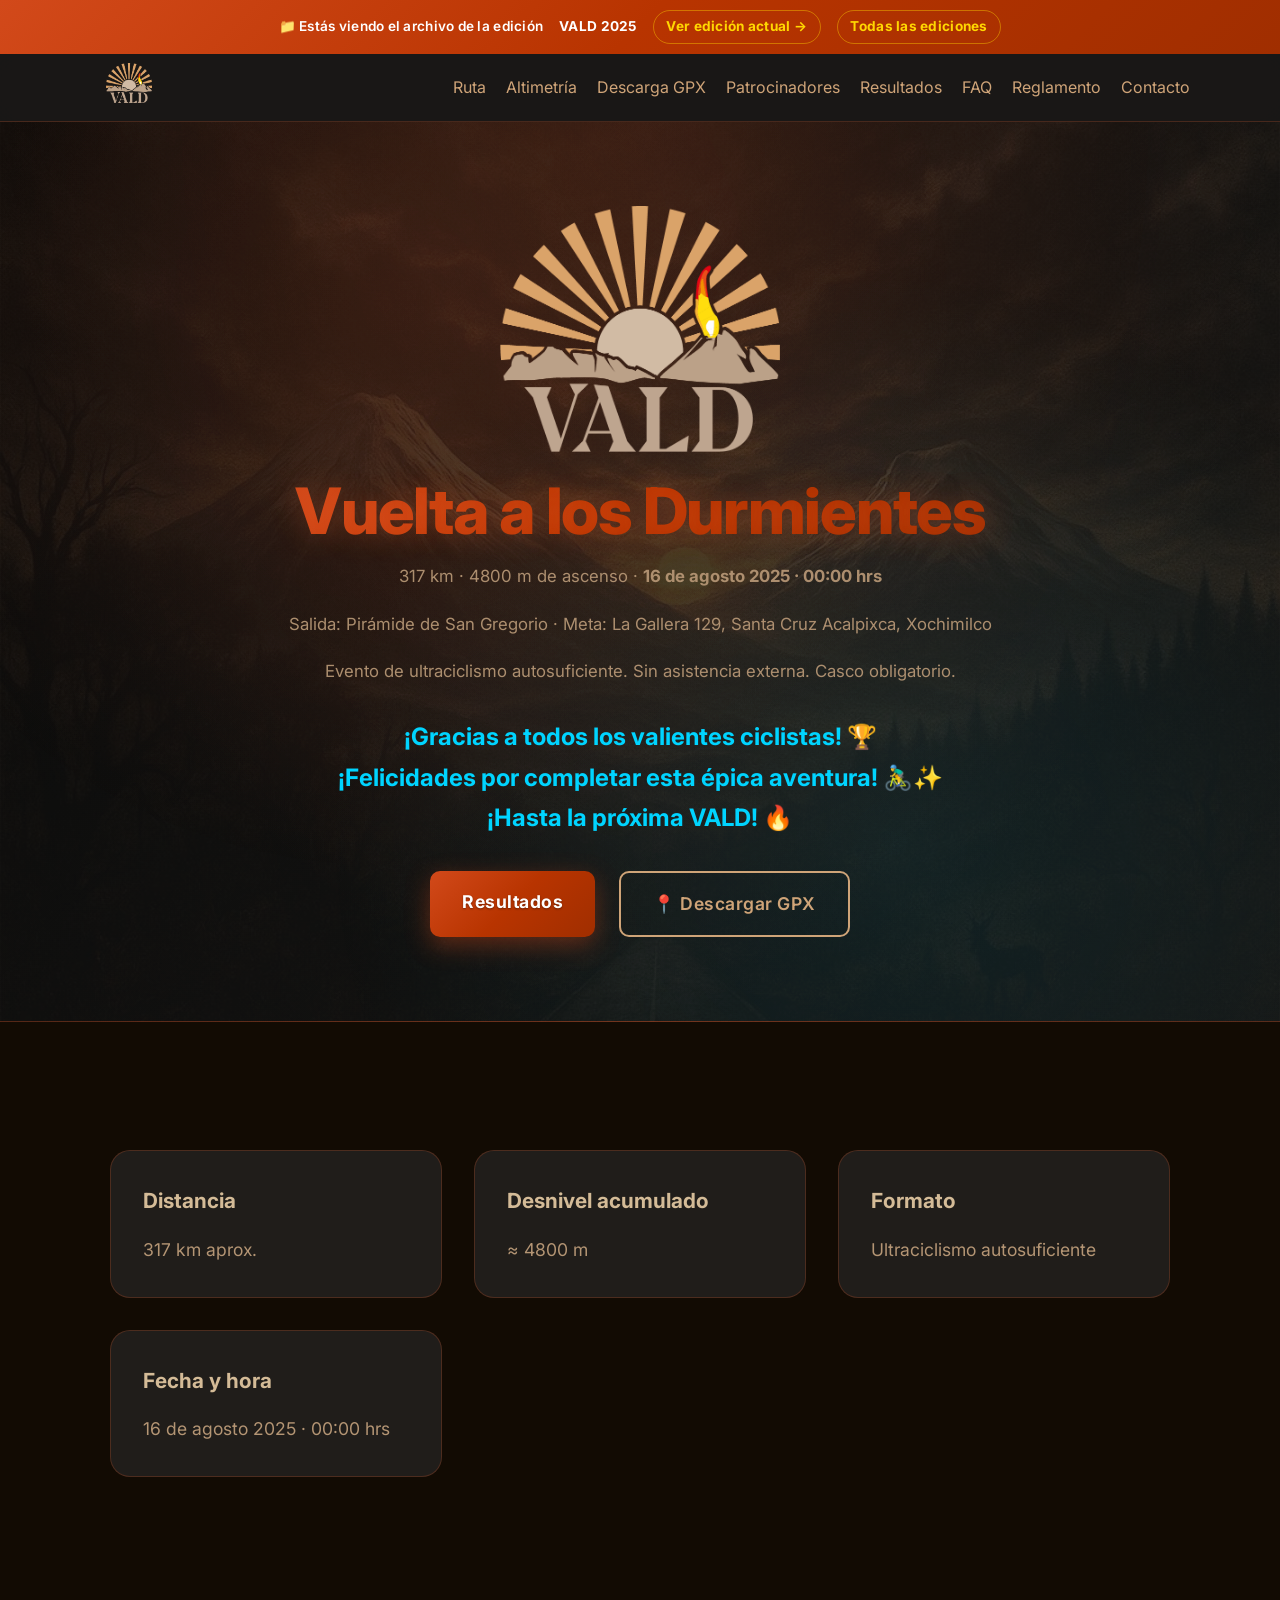
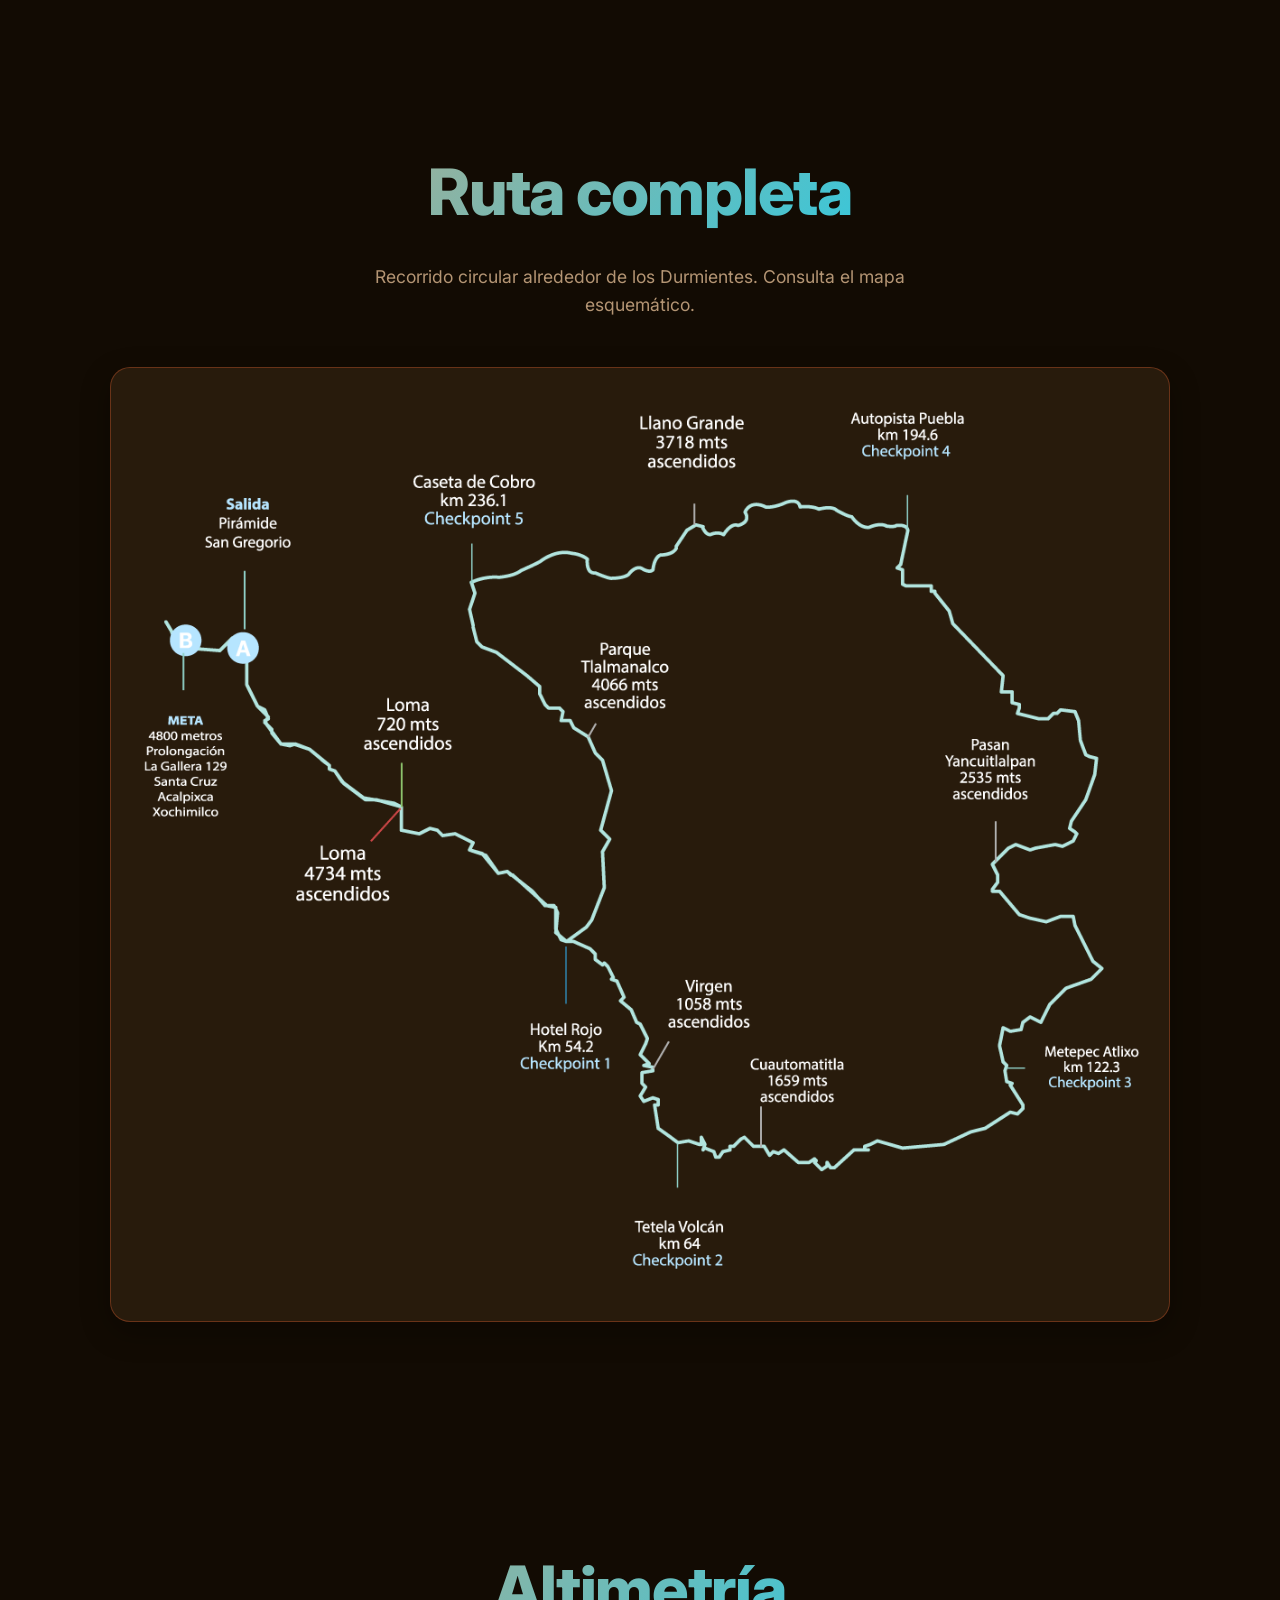
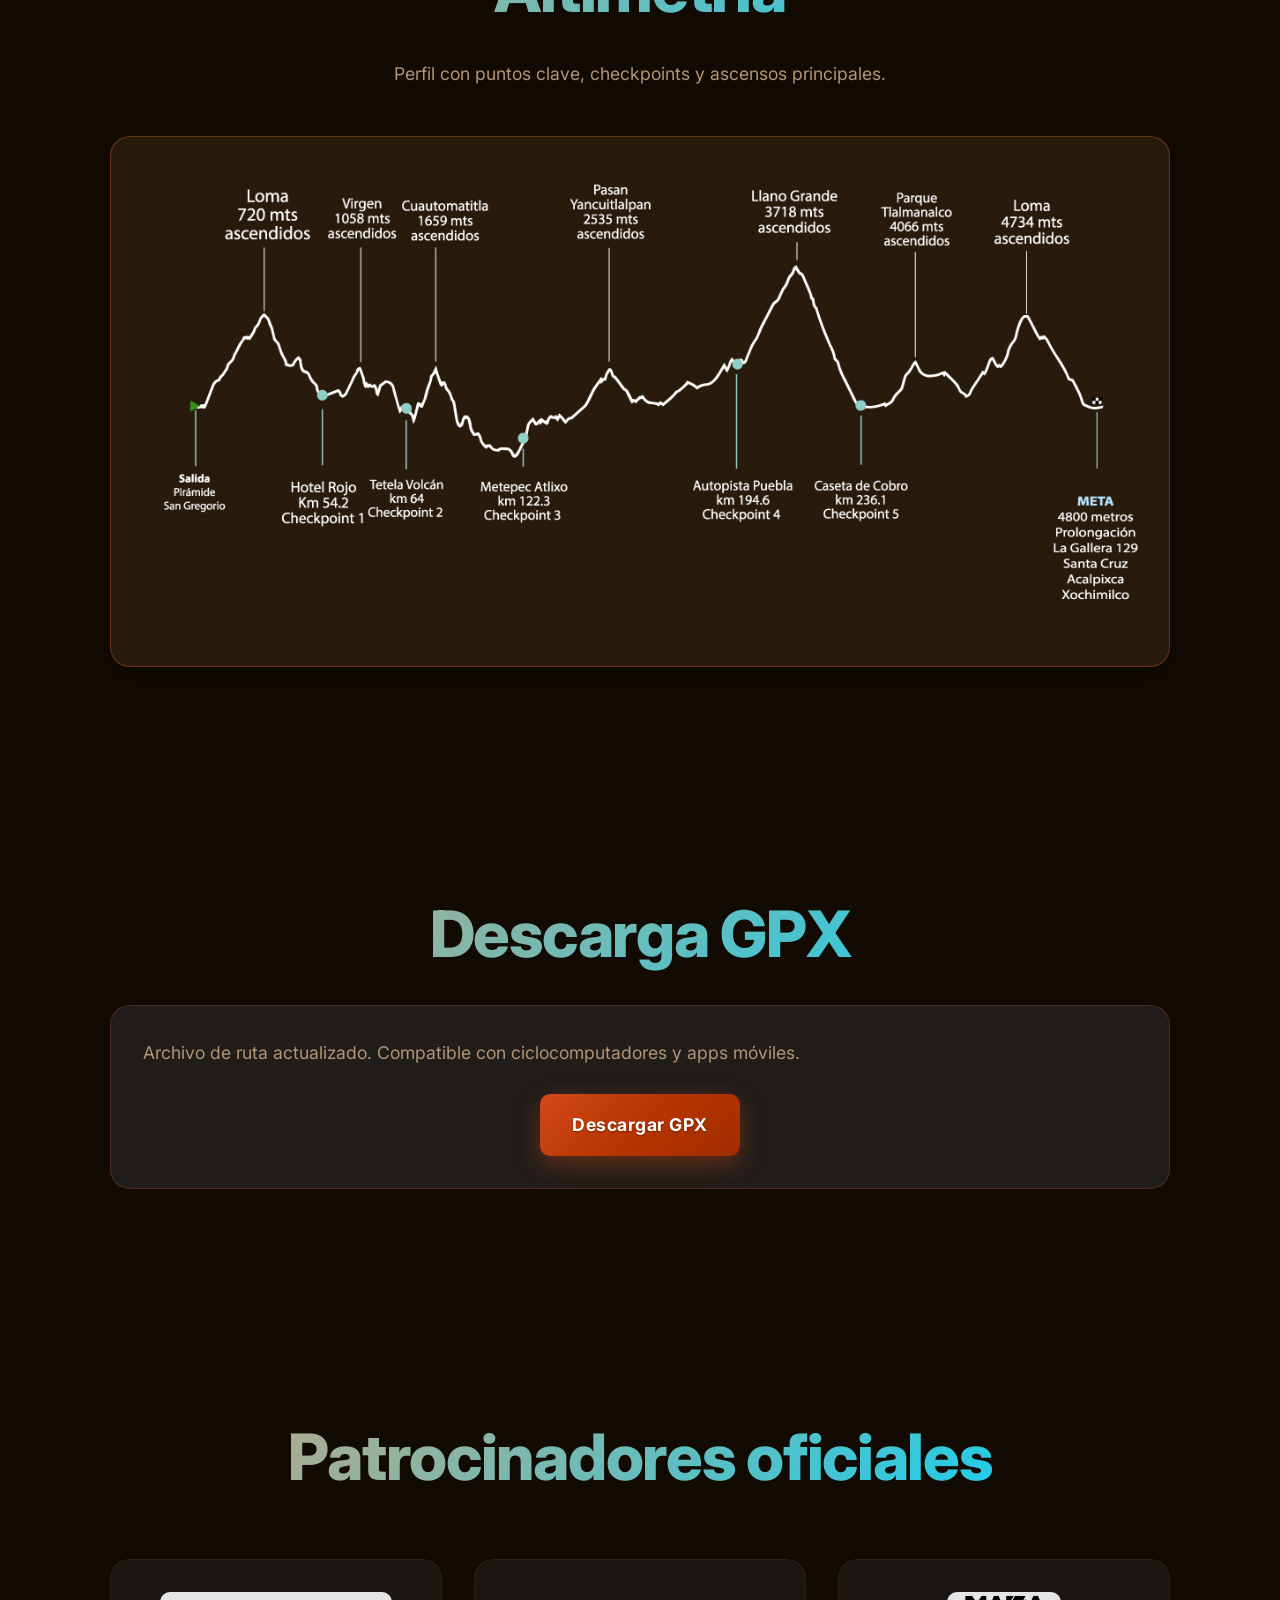
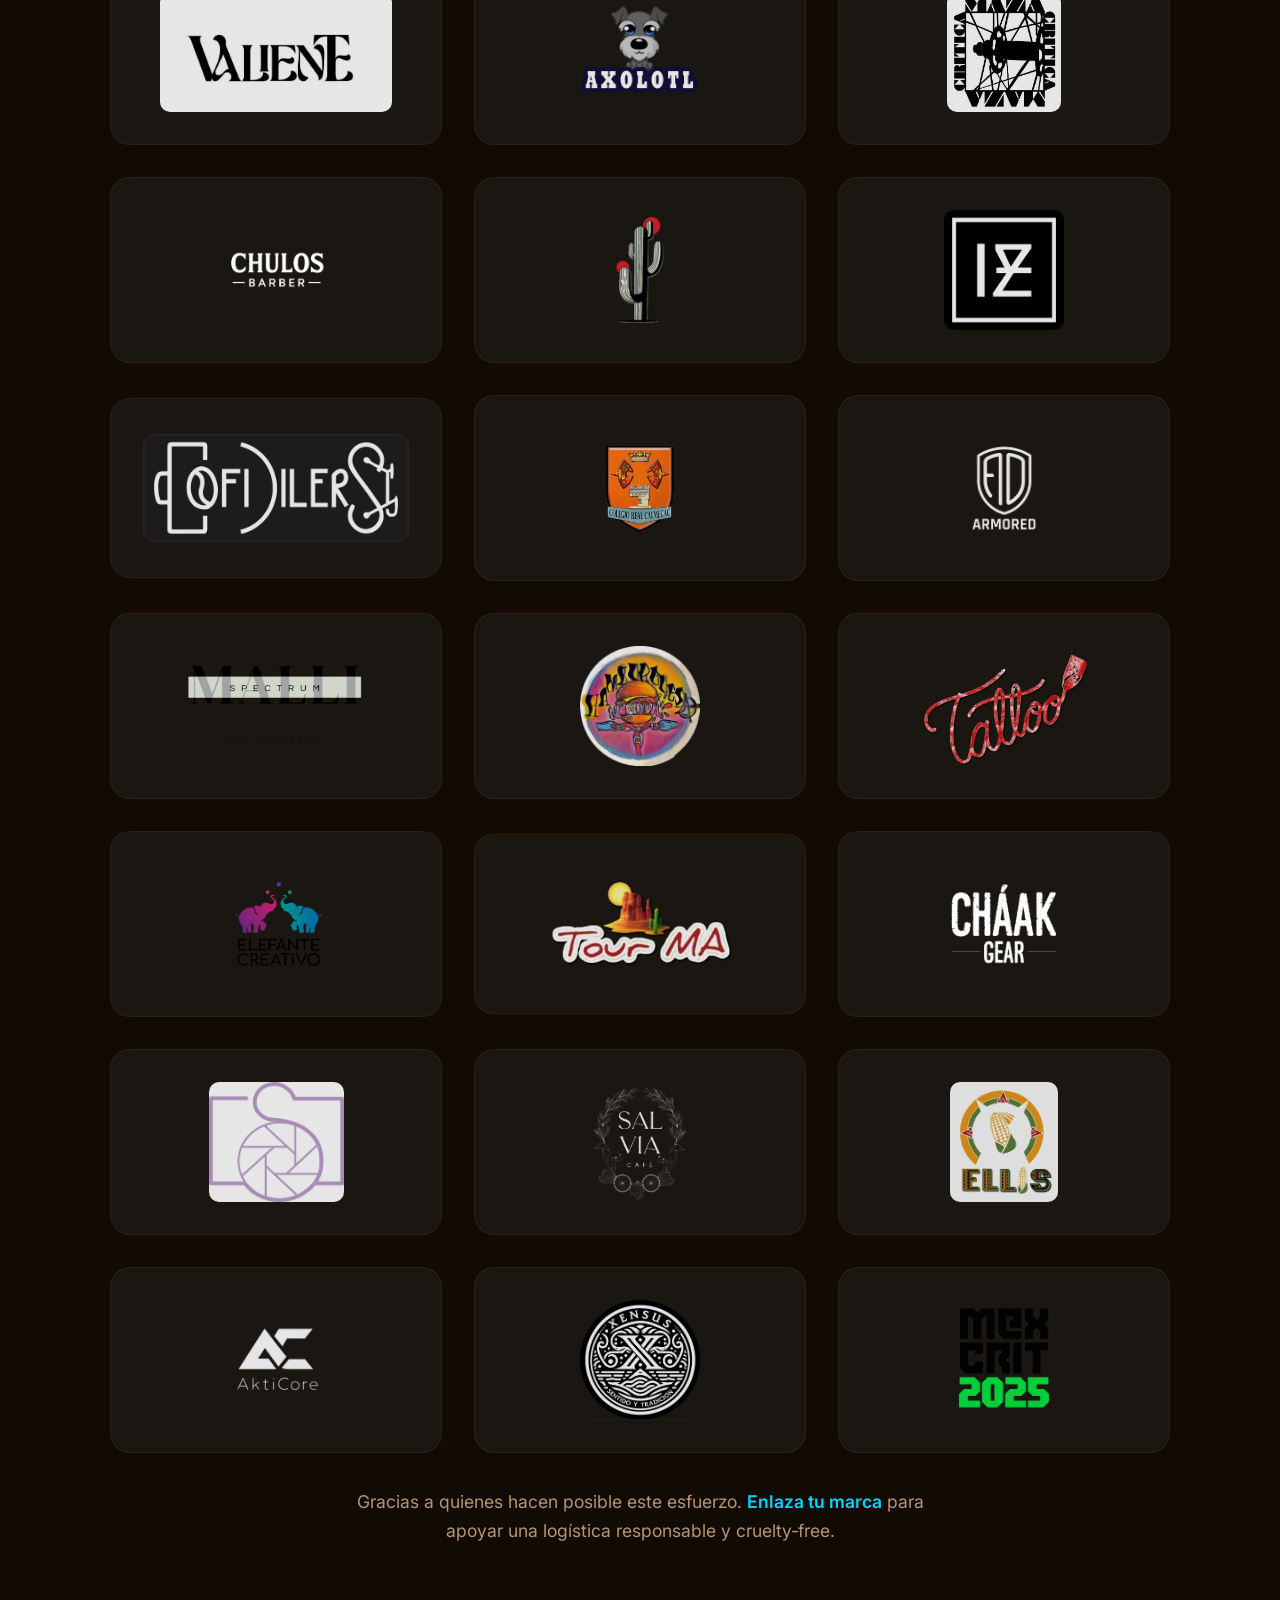
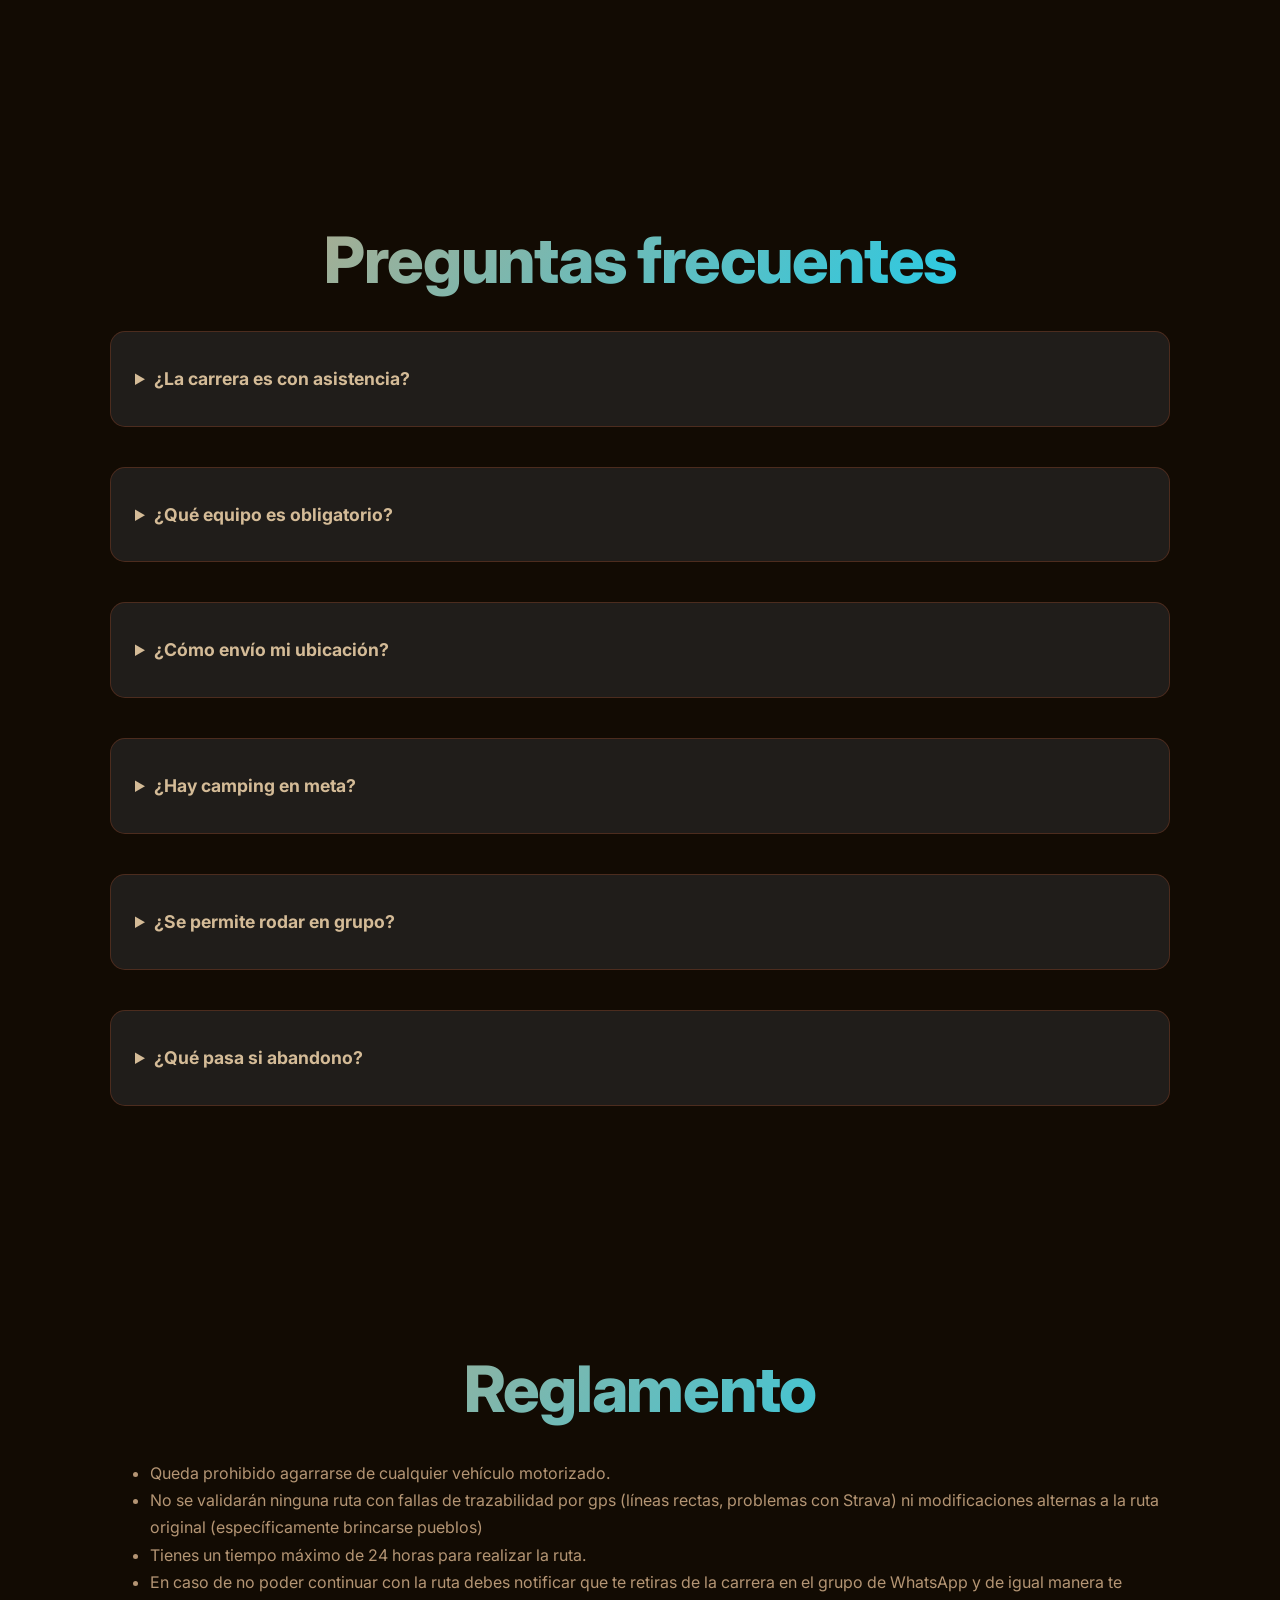
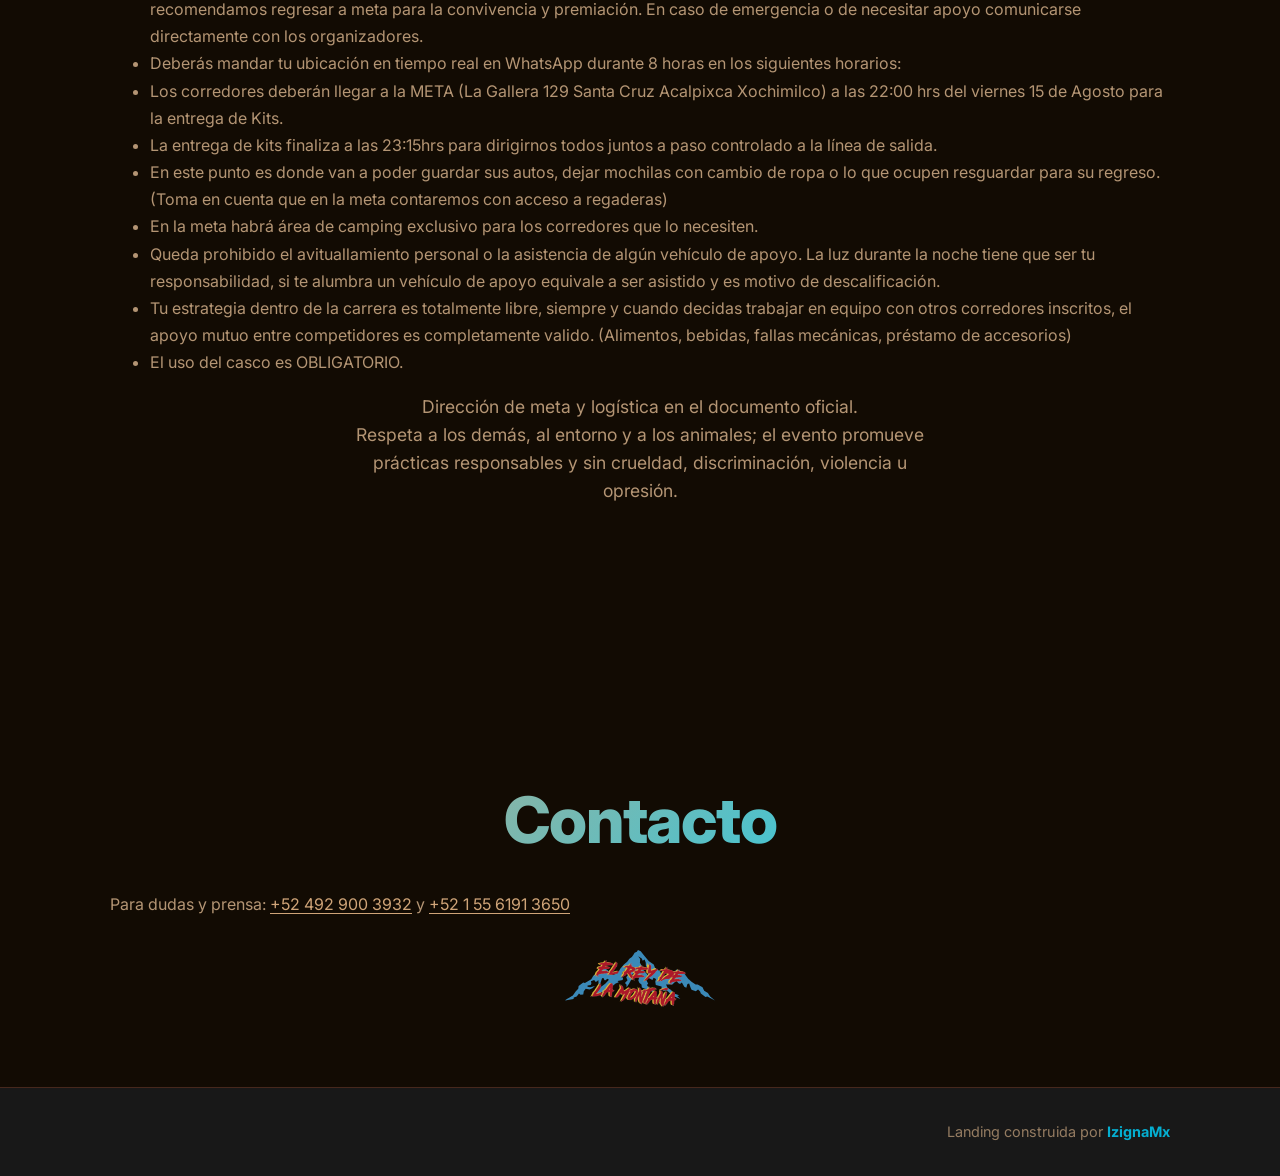
==== ediciones/2025/index.html @ 673d10e5 "feat: archive 2025 edition with dedicated page, styles, and updated site navigation" ====
<!doctype html>
<html lang="es-MX">
<head>
  <meta charset="utf-8">
  <meta name="viewport" content="width=device-width, initial-scale=1">
  <title>VALD 2025 — Vuelta a los Durmientes (Archivo)</title>
  <meta name="description" content="VALD - Vuelta a los Durmientes 2025: carrera de ultraciclismo autosuficiente de 317 km y 4800 m de desnivel. Salida 16 agosto 00:00 hrs desde Pirámide de San Gregorio.">
  <meta name="keywords" content="ultraciclismo, VALD, Vuelta a los Durmientes, ciclismo, carrera, México, 2025, autosuficiente, 317km, montaña">
  <meta name="author" content="IzignaMx" />
  <meta name="robots" content="index, follow">
  <meta name="language" content="es-MX">
  <link rel="preload" as="image" href="/images/VALD.png">
  <link rel="preload" as="image" href="/images/valley.jpg">
  <link rel="preconnect" href="https://fonts.googleapis.com">
  <link rel="preconnect" href="https://fonts.gstatic.com" crossorigin>
  <link href="https://fonts.googleapis.com/css2?family=Inter:wght@400;600;700;800&display=swap" rel="stylesheet">
  <link rel="prefetch" href="/data/sponsors.json">
  <link rel="prefetch" href="/corredores.html">
  <!-- Styles: local copy of 2025 CSS -->
  <link rel="stylesheet" href="styles.min.css">
  <meta property="og:title" content="VALD 2025 — Vuelta a los Durmientes (Archivo)">
  <meta property="og:description" content="VALD 2025: La carrera de ultraciclismo más desafiante de México. 317 km, 4800 m de desnivel, formato autosuficiente.">
  <meta property="og:image" content="https://vald.izignamx.com/images/promo.jpg">
  <meta property="og:image:width" content="1200">
  <meta property="og:image:height" content="630">
  <meta property="og:type" content="website">
  <meta property="og:site_name" content="VALD - Vuelta a los Durmientes">
  <meta name="twitter:card" content="summary_large_image">
  <meta name="twitter:title" content="VALD 2025 — Vuelta a los Durmientes (Archivo)">
  <meta name="twitter:description" content="Carrera de ultraciclismo autosuficiente: 317 km y 4800 m de desnivel. 16 de agosto 2025.">
  <meta name="twitter:site" content="@el.rey.de.la.montana">
  <script type="application/ld+json">{
    "@context": "https://schema.org",
    "@type": "SportsEvent",
    "name": "VALD — Vuelta a los Durmientes 2025",
    "description": "Carrera de ultraciclismo autosuficiente de 317 km con 4800 m de desnivel acumulado. Evento sin asistencia externa, casco obligatorio.",
    "startDate": "2025-08-16T00:00:00-06:00",
    "endDate": "2025-08-17T00:00:00-06:00",
    "eventStatus": "https://schema.org/EventMovedOnline",
    "eventAttendanceMode": "https://schema.org/OfflineEventAttendanceMode",
    "inLanguage": "es-MX",
    "url": "https://vald.izignamx.com/ediciones/2025/",
    "image": [
      "https://vald.izignamx.com/images/VALD.png",
      "https://vald.izignamx.com/images/ruta-completa.png",
      "https://vald.izignamx.com/images/altimetria.png",
      "https://vald.izignamx.com/images/promo.jpg"
    ],
    "location": {
      "@type": "Place",
      "name": "La Gallera",
      "address": {
        "@type": "PostalAddress",
        "streetAddress": "La Gallera 129",
        "addressLocality": "Santa Cruz Acalpixca",
        "addressRegion": "Xochimilco",
        "addressCountry": "MX",
        "postalCode": "16500"
      },
      "geo": {
        "@type": "GeoCoordinates",
        "latitude": "19.2553",
        "longitude": "-99.1069"
      }
    },
    "organizer": {
      "@type": "Organization",
      "name": "El Rey de la Montaña",
      "url": "https://www.instagram.com/el.rey.de.la.montana",
      "sameAs": "https://www.instagram.com/el.rey.de.la.montana"
    },
    "sport": "Cycling",
    "category": "Ultraciclismo",
    "maximumAttendeeCapacity": 150
   }</script>
  <link rel="icon" type="image/png" href="/favicon-96x96.png" sizes="96x96" />
  <link rel="icon" type="image/svg+xml" href="/favicon.svg" />
  <link rel="shortcut icon" href="/favicon.ico" />
  <link rel="apple-touch-icon" sizes="180x180" href="/apple-touch-icon.png" />
  <meta name="apple-mobile-web-app-title" content="VALD" />
  <link rel="canonical" href="https://vald.izignamx.com/ediciones/2025/" />
  <meta name="theme-color" content="#120B03" />
  <meta property="og:locale" content="es_MX" />
  <style>
    /* Archive banner */
    .archive-banner {
      position: sticky;
      top: 0;
      z-index: 200;
      background: linear-gradient(135deg, #D2491A 0%, #B83400 50%, #A02E00 100%);
      color: #fff;
      text-align: center;
      padding: 0.6rem 1rem;
      font-family: 'Inter', system-ui, sans-serif;
      font-size: 0.85rem;
      font-weight: 600;
      letter-spacing: 0.02em;
      display: flex;
      align-items: center;
      justify-content: center;
      gap: 1rem;
      flex-wrap: wrap;
    }
    .archive-banner a {
      color: #FFD700;
      text-decoration: none;
      font-weight: 700;
      border: 1px solid rgba(255,215,0,0.4);
      padding: 0.3rem 0.8rem;
      border-radius: 20px;
      transition: all 0.3s ease;
    }
    .archive-banner a:hover {
      background: rgba(255,215,0,0.15);
      border-color: #FFD700;
      transform: translateY(-1px);
    }
  </style>
  <!-- Google tag (gtag.js) - Deferred for performance -->
  <script>
    window.dataLayer = window.dataLayer || [];
    function gtag(){dataLayer.push(arguments);}
    gtag('js', new Date());
    gtag('config', 'G-BSP53NSTVK');
    
    // Load Google Analytics after page load
    window.addEventListener('load', function() {
      const script = document.createElement('script');
      script.src = 'https://www.googletagmanager.com/gtag/js?id=G-BSP53NSTVK';
      script.async = true;
      document.head.appendChild(script);
    });
  </script>
</head>
<body>

<!-- Archive banner — signals to visitors this is a past edition -->
<div class="archive-banner" role="alert">
  📁 Estás viendo el archivo de la edición <strong>VALD 2025</strong>
  <a href="/">Ver edición actual →</a>
  <a href="/ediciones/">Todas las ediciones</a>
</div>

<a class="skip-link" href="#contenido">Saltar al contenido</a>
<header>
  <div class="container nav">
    <a href="#hero" aria-label="Ir al inicio de la página">
      <img src="/images/VALD.png" alt="Logo VALD - Vuelta a los Durmientes, evento de ultraciclismo" width="auto" height="80" style="height:40px;width:auto;max-width:fit-content">
    </a>
    <nav role="navigation" aria-label="Navegación principal">
      <a href="#ruta">Ruta</a>
      <a href="#altimetria">Altimetría</a>
      <a href="#gpx">Descarga GPX</a>
      <a href="#patrocinadores">Patrocinadores</a>
      <a href="/corredores.html">Resultados</a>
      <a href="#faq">FAQ</a>
      <a href="#reglamento">Reglamento</a>
      <a href="#contacto">Contacto</a>
    </nav>
    <button class="hamburger" id="hamburger" aria-label="Abrir menú de navegación" aria-expanded="false">
      <span></span>
      <span></span>
      <span></span>
    </button>
  </div>
</header>

<!-- Mobile Navigation -->
<div class="nav-mobile" id="nav-mobile">
  <div class="nav-mobile-content">
    <a href="#ruta" onclick="closeMobileMenu()">Ruta</a>
    <a href="#altimetria" onclick="closeMobileMenu()">Altimetría</a>
    <a href="#gpx" onclick="closeMobileMenu()">Descarga GPX</a>
    <a href="#patrocinadores" onclick="closeMobileMenu()">Patrocinadores</a>
    <a href="/corredores.html" onclick="closeMobileMenu()">Resultados</a>
    <a href="#faq" onclick="closeMobileMenu()">FAQ</a>
    <a href="#reglamento" onclick="closeMobileMenu()">Reglamento</a>
    <a href="#contacto" onclick="closeMobileMenu()">Contacto</a>
  </div>
</div>

<main id="contenido" role="main">
  <!-- Breadcrumbs -->
  <nav aria-label="Breadcrumb" class="breadcrumb-nav" style="background: rgba(26, 26, 26, 0.95); padding: 0.5rem 0; border-bottom: 1px solid rgba(255, 107, 53, 0.1);display:none;">
    <div class="container">
      <ol style="list-style: none; margin: 0; padding: 0; display: flex; align-items: center; font-size: 0.9rem;">
        <li><a href="https://vald.izignamx.com" style="color: var(--vald-h1); text-decoration: none;">Inicio</a></li>
      </ol>
    </div>
  </nav>
  
  <section id="hero" class="hero" role="banner">
    <div class="container hero-inner">
        <img src="/images/VALD.png" alt="Logo oficial VALD - Vuelta a los Durmientes 2025, carrera de ultraciclismo de 317 km" width="280" height="180" loading="eager" decoding="async">
        <h1>Vuelta a los Durmientes</h1>
        <p class="meta">317 km · 4800 m de ascenso · <strong>16 de agosto 2025 · 00:00 hrs</strong></p>
        <p class="meta">Salida: Pirámide de San Gregorio · Meta: La Gallera 129, Santa Cruz Acalpixca, Xochimilco</p>
        <p class="meta legend">Evento de ultraciclismo autosuficiente. Sin asistencia externa. Casco obligatorio.</p>
        <!-- Countdown Timer — frozen for archive -->
        <div id="countdown-container" style="margin: 2rem 0; text-align: center;">
          <div id="countdown-timer" style="display: none;"></div>
        <div id="countdown-message" style="display: block; font-size: 1.5rem; font-weight: 700; color: var(--vald-accent); text-align: center; margin: 2rem 0;">
          ¡Gracias a todos los valientes ciclistas! 🏆<br/>¡Felicidades por completar esta épica aventura! 🚴‍♂️✨<br/>¡Hasta la próxima VALD! 🔥
        </div>
      </div>
      
      <div style="display:flex; gap:1.5rem; justify-content:center; flex-wrap:wrap; margin-top:2rem">
        <a class="button primary" href="/corredores.html">Resultados</a>
        <a class="button secondary" href="/route/vald.gpx" download>📍 Descargar GPX</a>
      </div>
    </div>
  </section>

  <section class="section" role="region" aria-labelledby="detalles-evento">
    <div class="container">
      <h2 id="detalles-evento" class="sr-only">Detalles del Evento</h2>
      <div class="grid details">
        <div class="card"><h3>Distancia</h3><p>317 km aprox.</p></div>
        <div class="card"><h3>Desnivel acumulado</h3><p>≈ 4800 m</p></div>
        <div class="card"><h3>Formato</h3><p>Ultraciclismo autosuficiente</p></div>
        <div class="card"><h3>Fecha y hora</h3><p>16 de agosto 2025 · 00:00 hrs</p></div>
      </div>
    </div>
  </section>

  <section id="ruta" class="section" role="region" aria-labelledby="ruta-heading">
    <div class="container">
      <h2 id="ruta-heading">Ruta completa</h2>
      <p class="legend">Recorrido circular alrededor de los Durmientes. Consulta el mapa esquemático.</p>
      <img class="route-img" src="/images/ruta-completa.png" alt="Mapa detallado de la ruta completa: recorrido circular de 317 km alrededor de los Durmientes con puntos de control y poblaciones" loading="lazy" decoding="async" width="1200" height="800">
    </div>
  </section>

  <section id="altimetria" class="section" role="region" aria-labelledby="altimetria-heading">
    <div class="container">
      <h2 id="altimetria-heading">Altimetría</h2>
      <p class="legend">Perfil con puntos clave, checkpoints y ascensos principales.</p>
      <img class="altimetry-img" src="/images/altimetria.png" alt="Perfil altimétrico completo: 317 km de distancia con 4800 metros de desnivel acumulado, mostrando ascensos principales y checkpoints" loading="lazy" decoding="async" width="1200" height="800">
    </div>
  </section>

  <section id="gpx" class="section" role="region" aria-labelledby="gpx-heading">
    <div class="container">
      <h2 id="gpx-heading">Descarga GPX</h2>
      <div class="card">
        <p>Archivo de ruta actualizado. Compatible con ciclocomputadores y apps móviles.</p>
        <a class="button primary" href="/route/vald.gpx" download>Descargar GPX</a>
      </div>
    </div>
  </section>

  <section id="patrocinadores" class="section" role="region" aria-labelledby="patrocinadores-heading">
    <div class="container">
      <h2 id="patrocinadores-heading">Patrocinadores oficiales</h2>
      <div class="sponsors" aria-live="polite"></div>
      <p class="legend">Gracias a quienes hacen posible este esfuerzo. <a href="#contacto" style="color: var(--vald-accent); text-decoration: none; font-weight: 600;">Enlaza tu marca</a> para apoyar una logística responsable y cruelty‑free.</p>
    </div>
  </section>

  <section id="faq" class="section faq">
    <div class="container">
      <h2>Preguntas frecuentes</h2>
      <div class="grid" role="region" aria-label="Preguntas frecuentes sobre la carrera">
        <details><summary role="button" aria-expanded="false">¿La carrera es con asistencia?</summary><p>No. Es autosuficiente. No está permitida la asistencia de vehículos o avituallamiento personal.</p></details>
        <details><summary role="button" aria-expanded="false">¿Qué equipo es obligatorio?</summary><p>Casco, luces delantera y trasera con baterías suficientes, identificación y teléfono con batería.</p></details>
        <details><summary>¿Cómo envío mi ubicación?</summary><p>Durante 8 horas en los horarios indicados (00:00, 08:00, 16:00) comparte ubicación en el grupo oficial de WhatsApp.</p></details>
        <details><summary>¿Hay camping en meta?</summary><p>Sí, área de camping exclusiva para corredores en la meta (La Gallera 129).</p></details>
        <details><summary>¿Se permite rodar en grupo?</summary><p>Sí, el apoyo mutuo entre participantes inscritos es válido.</p></details>
        <details><summary>¿Qué pasa si abandono?</summary><p>Notifica en el grupo y, si es posible, regresa a meta para la convivencia y premiación.</p></details>
      </div>
    </div>
  </section>

  <section id="reglamento" class="section">
    <div class="container">
      <h2>Reglamento</h2>
      <ul>
<li>Queda prohibido agarrarse de cualquier vehículo motorizado.</li>
<li>No se validarán ninguna ruta con fallas de trazabilidad por gps (líneas rectas, problemas con Strava) ni modificaciones alternas a la ruta original (específicamente brincarse pueblos)</li>
<li>Tienes un tiempo máximo de 24 horas para realizar la ruta.</li>
<li>En caso de no poder continuar con la ruta debes notificar que te retiras de la carrera en el grupo de WhatsApp y de igual manera te recomendamos regresar a meta para la convivencia y premiación. En caso de emergencia o de necesitar apoyo comunicarse directamente con los organizadores.</li>
<li>Deberás mandar tu ubicación en tiempo real en WhatsApp durante 8 horas en los siguientes horarios:</li>
<li>Los corredores deberán llegar a la META (La Gallera 129 Santa Cruz Acalpixca Xochimilco) a las 22:00 hrs del viernes 15 de Agosto para la entrega de Kits.</li>
<li>La entrega de kits finaliza a las 23:15hrs para dirigirnos todos juntos a paso controlado a la línea de salida.</li>
<li>En este punto es donde van a poder guardar sus autos, dejar mochilas con cambio de ropa o lo que ocupen resguardar para su regreso. (Toma en cuenta que en la meta contaremos con acceso a regaderas)</li>
<li>En la meta habrá área de camping exclusivo para los corredores que lo necesiten.</li>
<li>Queda prohibido el avituallamiento personal o la asistencia de algún vehículo de apoyo. La luz durante la noche tiene que ser tu responsabilidad, si te alumbra un vehículo de apoyo equivale a ser asistido y es motivo de descalificación.</li>
<li>Tu estrategia dentro de la carrera es totalmente libre, siempre y cuando decidas trabajar en equipo con otros corredores inscritos, el apoyo mutuo entre competidores es completamente valido. (Alimentos, bebidas, fallas mecánicas, préstamo de accesorios)</li>
<li>El uso del casco es OBLIGATORIO.</li>
</ul>
      <p class="legend">Dirección de meta y logística en el documento oficial.<br/>Respeta a los demás, al entorno y a los animales; el evento promueve prácticas responsables y sin crueldad, discriminación, violencia u opresión.</p>
    </div>
  </section>

  <section id="contacto" class="section">
    <div class="container">
      <h2>Contacto</h2>
      <p>Para dudas y prensa: <a href="https://wa.me/524929003932">+52 492 900 3932</a> y <a href="https://wa.me/5215561913650">+52 1 55 6191 3650</a></p>
      <img src="/rey-de-la-montana.svg" alt="Logotipo de El Rey de la Montaña" width="150" height="48" loading="lazy" decoding="async" class="rey">
    </div>
  </section>
</main>

<footer>
  <div class="container">
    <div class="footer-logos">
      <small class="signature">Landing construida por <a href="https://izignamx.com" target="_blank"><strong>IzignaMx</strong></a></small>
    </div>
  </div>
</footer>

<script>
// Mobile Menu Functionality
const hamburger = document.getElementById('hamburger');
const navMobile = document.getElementById('nav-mobile');

function toggleMobileMenu() {
  const isActive = hamburger.classList.contains('active');
  
  if (isActive) {
    closeMobileMenu();
  } else {
    openMobileMenu();
  }
}

function openMobileMenu() {
  hamburger.classList.add('active');
  navMobile.classList.add('active');
  hamburger.setAttribute('aria-expanded', 'true');
  document.body.style.overflow = 'hidden';
}

function closeMobileMenu() {
  hamburger.classList.remove('active');
  navMobile.classList.remove('active');
  hamburger.setAttribute('aria-expanded', 'false');
  document.body.style.overflow = '';
}

// Event listeners
hamburger.addEventListener('click', toggleMobileMenu);

// Close menu when clicking outside
navMobile.addEventListener('click', (e) => {
  if (e.target === navMobile) {
    closeMobileMenu();
  }
});

// Close menu on escape key
document.addEventListener('keydown', (e) => {
  if (e.key === 'Escape' && navMobile.classList.contains('active')) {
    closeMobileMenu();
  }
});

// Cargar sponsors de forma optimizada
function loadSponsors() {
  const wrap = document.querySelector('.sponsors');
  if (!wrap) return;
  
  fetch('/data/sponsors.json')
    .then(r => {
      if (!r.ok) throw new Error('Network response was not ok');
      return r.json();
    })
    .then(items => {
      const fragment = document.createDocumentFragment();
      
      for (const s of items) {
        const a = document.createElement('a');
        a.href = s.url;
        a.target = '_blank';
        a.rel = 'noopener sponsored';
        a.setAttribute('aria-label', `Visitar patrocinador ${s.name}`);
        
        if (s.logo && s.logo.trim() !== '') {
          const img = document.createElement('img');
          img.src = s.logo;
          img.alt = `Logo de ${s.name}`;
          img.loading = 'lazy';
          img.decoding = 'async';
          img.onerror = function() {
            a.classList.add('sponsor-text');
            a.textContent = s.name;
            a.removeChild(img);
          };
          a.appendChild(img);
        } else {
          a.classList.add('sponsor-text');
          a.textContent = s.name;
        }
        
        if (s.cta) a.title = s.cta;
        fragment.appendChild(a);
      }
      
      wrap.appendChild(fragment);
    })
    .catch(error => {
      console.warn('Failed to load sponsors:', error);
      wrap.innerHTML = '<p style="text-align: center; color: var(--vald-body);">Patrocinadores no disponibles temporalmente</p>';
    });
}

// Load sponsors when the section is about to be visible
if ('IntersectionObserver' in window) {
  const observer = new IntersectionObserver((entries) => {
    entries.forEach(entry => {
      if (entry.isIntersecting) {
        loadSponsors();
        observer.unobserve(entry.target);
      }
    });
  }, { rootMargin: '100px' });
  
  const sponsorsSection = document.querySelector('#patrocinadores');
  if (sponsorsSection) observer.observe(sponsorsSection);
} else {
   // Fallback for older browsers
   window.addEventListener('load', loadSponsors);
 }
</script>
</body>
</html>
---- ediciones/2025/styles.min.css ----
:root{--vald-bg:#120B03;--vald-smoke:#281B0C;--vald-ash:#44311D;--vald-stone:#5E452D;--vald-wood:#825937;--vald-h1:#CFA478;--vald-body:#B49574;--vald-light:#D4BB97;--vald-lava:#D2491A;--vald-sun:#B8860B;--vald-accent:#00D4FF;--vald-gradient:linear-gradient(135deg,#D2491A 0%,#B83400 50%,#A02E00 100%)}*{box-sizing:border-box}html{scroll-behavior:smooth}body{margin:0;font-family:'Inter Variable',Inter,system-ui,-apple-system,'Segoe UI',Roboto,Ubuntu,'Helvetica Neue',Arial,sans-serif;background:var(--vald-bg);color:var(--vald-body);line-height:1.7;font-size:clamp(16px,1.2vw,18px);font-weight:400;-webkit-font-smoothing:antialiased;-moz-osx-font-smoothing:grayscale}img{max-width:100%;height:auto}a{color:var(--vald-h1);text-underline-offset:3px;transition:all .3s ease}a:hover{color:var(--vald-accent);transform:translateY(-1px)}a.button{display:inline-block;padding:1rem 2rem;border-radius:10px;text-decoration:none;font-weight:600;font-size:1.1rem;letter-spacing:.5px;transition:all .4s cubic-bezier(.4,0,.2,1);position:relative;overflow:hidden}a.button::before{content:'';position:absolute;top:0;left:-100%;width:100%;height:100%;background:linear-gradient(90deg,transparent,rgba(255,255,255,.2),transparent);transition:left .5s}a.button:hover::before{left:100%}a.primary{background:linear-gradient(135deg,#D2491A 0%,#B83400 50%,#A02E00 100%);color:#FFF;box-shadow:0 8px 25px rgba(210,73,26,.4);text-shadow:0 1px 2px rgba(0,0,0,.4);font-weight:700}a.primary:hover{background:linear-gradient(135deg,#C03E0F 0%,#A02E00 50%,#8B2500 100%);transform:translateY(-3px);box-shadow:0 12px 35px rgba(192,62,15,.5)}a.secondary{border:2px solid var(--vald-h1);color:var(--vald-h1);background:transparent}a.secondary:hover{border-color:var(--vald-accent);color:var(--vald-light);background:rgba(0,212,255,.1);transform:translateY(-2px)}header{position:sticky;top:0;backdrop-filter:saturate(180%) blur(20px);background:rgba(26,26,26,.85);border-bottom:1px solid rgba(255,107,53,.2);z-index:100;transition:all .3s ease}.container{max-width:1100px;margin-inline:auto;padding:0 20px}.nav{display:flex;align-items:center;justify-content:space-between;padding:.6rem 0}.nav a{margin-left:1rem;text-decoration:none}.hamburger{display:none;flex-direction:column;cursor:pointer;padding:.5rem;border-radius:8px;transition:all .3s ease;background:transparent;border:none}.hamburger:hover{background:rgba(255,107,53,.1)}.hamburger span{width:25px;height:3px;background:var(--vald-h1);margin:3px 0;transition:all .3s cubic-bezier(.4,0,.2,1);border-radius:2px}.hamburger.active span:nth-child(1){transform:rotate(45deg) translate(6px,6px)}.hamburger.active span:nth-child(2){opacity:0}.hamburger.active span:nth-child(3){transform:rotate(-45deg) translate(6px,-6px)}.nav-mobile{display:none;position:fixed;top:0;left:0;width:100%;height:100vh;background:rgba(10,10,10,.95);backdrop-filter:blur(20px);z-index:99;opacity:0;visibility:hidden;transition:all .4s cubic-bezier(.4,0,.2,1)}.nav-mobile.active{opacity:1;visibility:visible}.nav-mobile-content{display:flex;flex-direction:column;align-items:center;justify-content:flex-start;height:100%;padding:2rem;padding-top:calc(50px + 1.2rem);box-sizing:border-box}.nav-mobile a{color:var(--vald-light);text-decoration:none;font-size:1.5rem;font-weight:600;margin:1rem 0;padding:1rem 2rem;border-radius:15px;transition:all .3s ease;text-align:center;min-width:200px;border:1px solid transparent}.nav-mobile a:hover{background:rgba(255,107,53,.1);border-color:rgba(255,107,53,.3);color:var(--vald-h1);transform:translateY(-2px)}.nav-mobile a.active{background:rgba(255,107,53,.2);border-color:rgba(255,107,53,.5);color:var(--vald-h1)}@media (max-width:768px){.hamburger{display:flex}.nav nav{display:none}.nav-mobile{display:block}}.skip-link{position:absolute;left:-9999px;top:auto}.skip-link:focus{left:1rem;top:1rem;background:var(--vald-sun);color:var(--vald-bg);padding:.5rem .8rem;border-radius:.5rem}.hero{background:radial-gradient(ellipse at center top,rgba(255,107,53,.15) 0%,transparent 70%),linear-gradient(135deg,rgba(10,10,10,.9) 0%,rgba(26,26,26,.8) 100%),url("/images/valley.jpg") center/cover no-repeat;border-bottom:1px solid rgba(255,107,53,.3);overflow:hidden;position:relative;min-height:100vh;display:flex;align-items:center}.hero:after{content:"";position:absolute;left:0;right:0;top:0;bottom:0;background:radial-gradient(circle at 30% 20%,rgba(255,107,53,.1) 0%,transparent 50%),radial-gradient(circle at 70% 80%,rgba(0,212,255,.08) 0%,transparent 50%);z-index:1}.hero-inner{padding:2rem 0;text-align:center;position:relative;z-index:2;animation:fadeInUp 1s ease-out}.hero h1{font-family:'Inter Variable',Inter,system-ui,sans-serif;font-weight:800;letter-spacing:-.02em;color:var(--vald-light);font-size:clamp(3rem,7vw,4rem);margin:1rem 0;background:var(--vald-gradient);-webkit-background-clip:text;-webkit-text-fill-color:transparent;background-clip:text;line-height:1.1;text-shadow:0 0 30px rgba(255,107,53,.3)}@keyframes fadeInUp{from{opacity:0;transform:translateY(30px)}to{opacity:1;transform:translateY(0)}}.hero p.meta{opacity:.95;margin:.2rem 0 1.2rem;font-size:1.05rem;max-width:100%;padding:0 0.25em}.grid{display:grid;gap:1.5rem}.grid.details{grid-template-columns:repeat(auto-fit,minmax(280px,1fr));margin:3rem 0;gap:2rem}.card{background:rgba(42,42,42,.6);backdrop-filter:blur(10px);border:1px solid rgba(255,107,53,.2);border-radius:20px;padding:2rem;transition:all .4s cubic-bezier(.4,0,.2,1);position:relative;overflow:hidden}.card::before{content:'';position:absolute;top:0;left:0;right:0;height:3px;background:var(--vald-gradient);transform:scaleX(0);transition:transform .3s ease}.card:hover::before{transform:scaleX(1)}.card:hover{transform:translateY(-8px);border-color:rgba(255,107,53,.4);box-shadow:0 20px 40px rgba(255,107,53,.15)}.card h3{margin:0 0 1rem;color:var(--vald-light);font-family:'Inter Variable',Inter,system-ui,sans-serif;font-weight:700;font-size:1.3rem}.card p{color:var(--vald-body);font-size:1.1rem;margin:0}.section{padding:5rem 0;position:relative}.section h2{font-family:'Inter Variable',Inter,system-ui,sans-serif;color:var(--vald-light);font-size:clamp(2.5rem,5vw,4rem);text-align:center;font-weight:800;letter-spacing:-.02em;margin-bottom:1rem;background:linear-gradient(135deg,var(--vald-h1) 0%,var(--vald-accent) 100%);-webkit-background-clip:text;-webkit-text-fill-color:transparent;background-clip:text}.legend{color:var(--vald-body);font-size:1.1rem;text-align:center;max-width:600px;margin:0 auto 3rem;line-height:1.6}.route-img,.altimetry-img{border-radius:20px;border:1px solid rgba(255,107,53,.3);background:var(--vald-smoke);max-width:100%;margin:0 auto;display:block;transition:all .4s cubic-bezier(.4,0,.2,1);box-shadow:0 10px 30px rgba(0,0,0,.3);cursor:pointer}.route-img:hover,.altimetry-img:hover{transform:scale(1.05) translateY(-5px);border-color:rgba(255,107,53,.6);box-shadow:0 20px 50px rgba(255,107,53,.2)}.sponsors{display:grid;grid-template-columns:repeat(auto-fit,minmax(280px,1fr));gap:2rem;align-items:center;margin-top:3rem}.sponsors a{display:flex;align-items:center;justify-content:center;background:rgba(42,42,42,.4);backdrop-filter:blur(10px);border:1px solid rgba(255,107,53,.1);border-radius:20px;padding:2rem;min-height:180px;text-decoration:none;transition:all .4s cubic-bezier(.4,0,.2,1);position:relative;overflow:hidden}.sponsors a::before{content:'';position:absolute;top:0;left:-100%;width:100%;height:100%;background:linear-gradient(90deg,transparent,rgba(255,107,53,.1),transparent);transition:left .6s}.sponsors a:hover::before{left:100%}.sponsors a:hover{background:rgba(58,58,58,.6);border-color:rgba(255,107,53,.4);transform:translateY(-8px);box-shadow:0 15px 35px rgba(255,107,53,.15)}.sponsors img{max-height:120px;max-width:100%;object-fit:contain;border-radius:10px;filter:brightness(.9);transition:filter .3s ease}.sponsors a:hover img{filter:brightness(1.1)}.sponsors a.sponsor-text{font-weight:700;color:var(--vald-light);text-align:center;font-size:1.75rem;letter-spacing:.5px}.faq details{background:rgba(42,42,42,.6);backdrop-filter:blur(10px);border:1px solid rgba(255,107,53,.2);border-radius:15px;padding:1.5rem;margin-bottom:1rem;transition:all .3s ease}.faq details:hover{border-color:rgba(255,107,53,.4);transform:translateY(-2px)}.faq details[open]{border-color:rgba(0,212,255,.4);box-shadow:0 8px 25px rgba(0,212,255,.1)}.faq summary{cursor:pointer;font-weight:700;color:var(--vald-light);font-size:1.1rem;padding:.5rem 0;transition:color .3s ease}.faq summary:hover{color:var(--vald-accent)}.faq details p{margin-top:1rem;color:var(--vald-body);line-height:1.6}footer{border-top:1px solid rgba(255,107,53,.2);background:rgba(26,26,26,.95);backdrop-filter:blur(20px);padding:2rem 0;color:var(--vald-body)}.footer-logos{display:flex;align-items:center;gap:1.5rem;flex-wrap:wrap;justify-content:flex-end}.footer-logos img{height:48px;transition:all .3s ease;filter:brightness(.8)}.footer-logos img:hover{filter:brightness(1.2);transform:translateY(-2px)}small.signature{opacity:.8;font-size:.9rem}small.signature a{color:var(--vald-accent);text-decoration:none;font-weight:600}small.signature a:hover{color:var(--vald-h1)}@media (prefers-reduced-motion:no-preference){a.button{transition:all .4s cubic-bezier(.4,0,.2,1)}.hero-inner{animation:fadeInUp 1s ease-out}}@media (prefers-reduced-motion:reduce){*,*::before,*::after{animation-duration:.01ms!important;animation-iteration-count:1!important;transition-duration:.01ms!important}}.rey{display:block;margin:2rem auto 0;text-align:center;filter:brightness(.9);transition:filter .3s ease}.rey:hover{filter:brightness(1.1)}@media (prefers-reduced-motion:no-preference){.section{opacity:0;transform:translateY(30px);animation:fadeInUp .8s ease-out forwards}.section:nth-child(2){animation-delay:.1s}.section:nth-child(3){animation-delay:.2s}.section:nth-child(4){animation-delay:.3s}.section:nth-child(5){animation-delay:.4s}}::-webkit-scrollbar{width:8px}::-webkit-scrollbar-track{background:var(--vald-smoke)}::-webkit-scrollbar-thumb{background:var(--vald-gradient);border-radius:4px}::-webkit-scrollbar-thumb:hover{background:var(--vald-h1)}#gpx a.button.primary{margin:1.5em auto 0;display:block;max-width:fit-content}#patrocinadores .legend{margin-top:2em!important}#patrocinadores img[src*="chulos"],#patrocinadores img[src*="chaak"]{filter:invert(1)}.sr-only{position:absolute;width:1px;height:1px;padding:0;margin:-1px;overflow:hidden;clip:rect(0,0,0,0);white-space:nowrap;border:0}.countdown-unit{display:flex;flex-direction:column;align-items:center;background:rgba(42,42,42,.8);backdrop-filter:blur(15px);border:2px solid rgba(255,107,53,.3);border-radius:15px;padding:1rem;min-width:80px;transition:all .3s ease}.countdown-unit:hover{border-color:rgba(255,107,53,.6);transform:translateY(-2px);box-shadow:0 10px 25px rgba(255,107,53,.2)}.countdown-number{font-size:2.5rem;font-weight:800;color:var(--vald-accent);font-family:'Inter Variable',Inter,system-ui,sans-serif;text-shadow:0 0 10px rgba(0,212,255,.5);margin-bottom:.5rem}.countdown-label{font-size:.9rem;color:var(--vald-body);font-weight:600;text-transform:uppercase;letter-spacing:1px}@keyframes pulse{0%,100%{opacity:1;transform:scale(1)}50%{opacity:.8;transform:scale(1.05)}}@keyframes fadeInScale{0%{opacity:0;transform:scale(.8)}100%{opacity:1;transform:scale(1)}}@keyframes confettiDrop{0%{transform:translateY(-100vh) rotate(0deg);opacity:1}100%{transform:translateY(100vh) rotate(360deg);opacity:0}}@keyframes firework{0%{transform:scale(0);opacity:1}50%{transform:scale(1);opacity:1}100%{transform:scale(1.5);opacity:0}}#countdown-container{animation:fadeInScale 1s ease-out}@media (max-width:768px){.countdown-unit{min-width:70px;padding:.8rem}.countdown-number{font-size:2rem}.countdown-label{font-size:.8rem}}
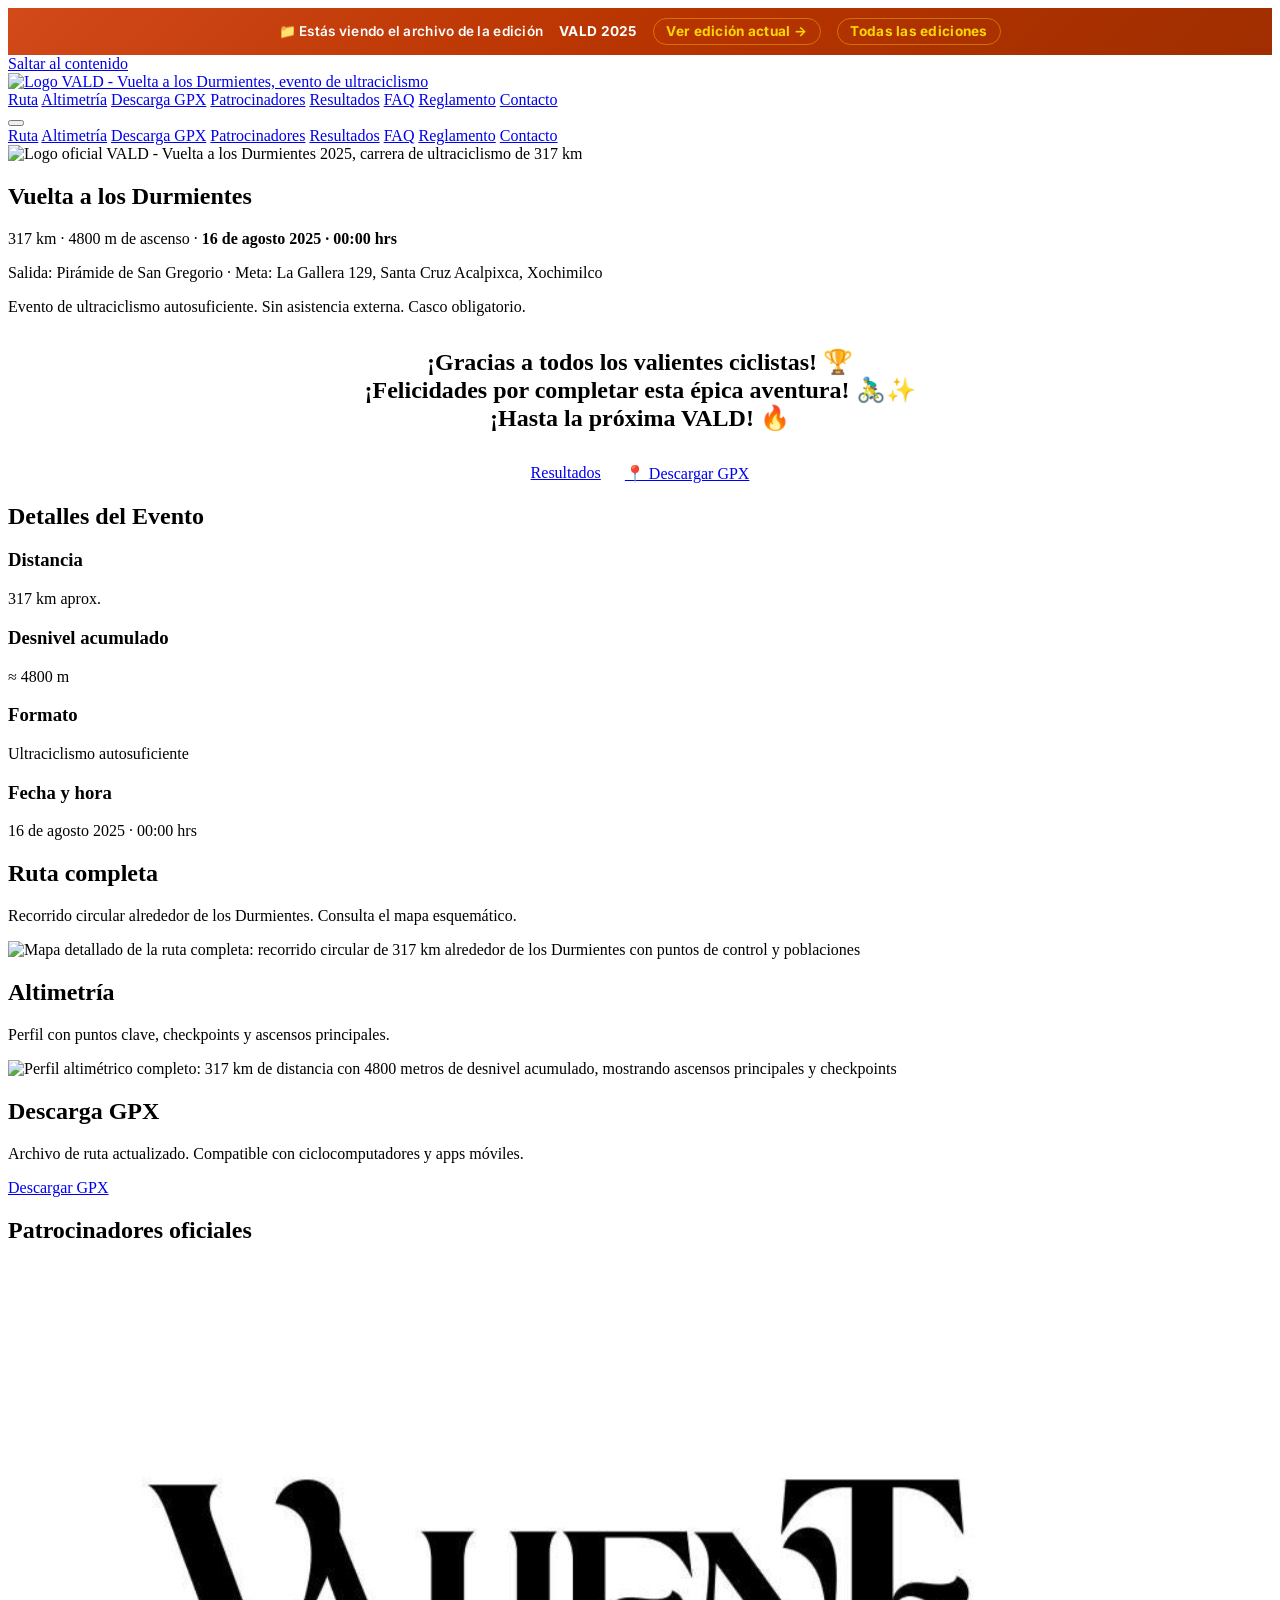
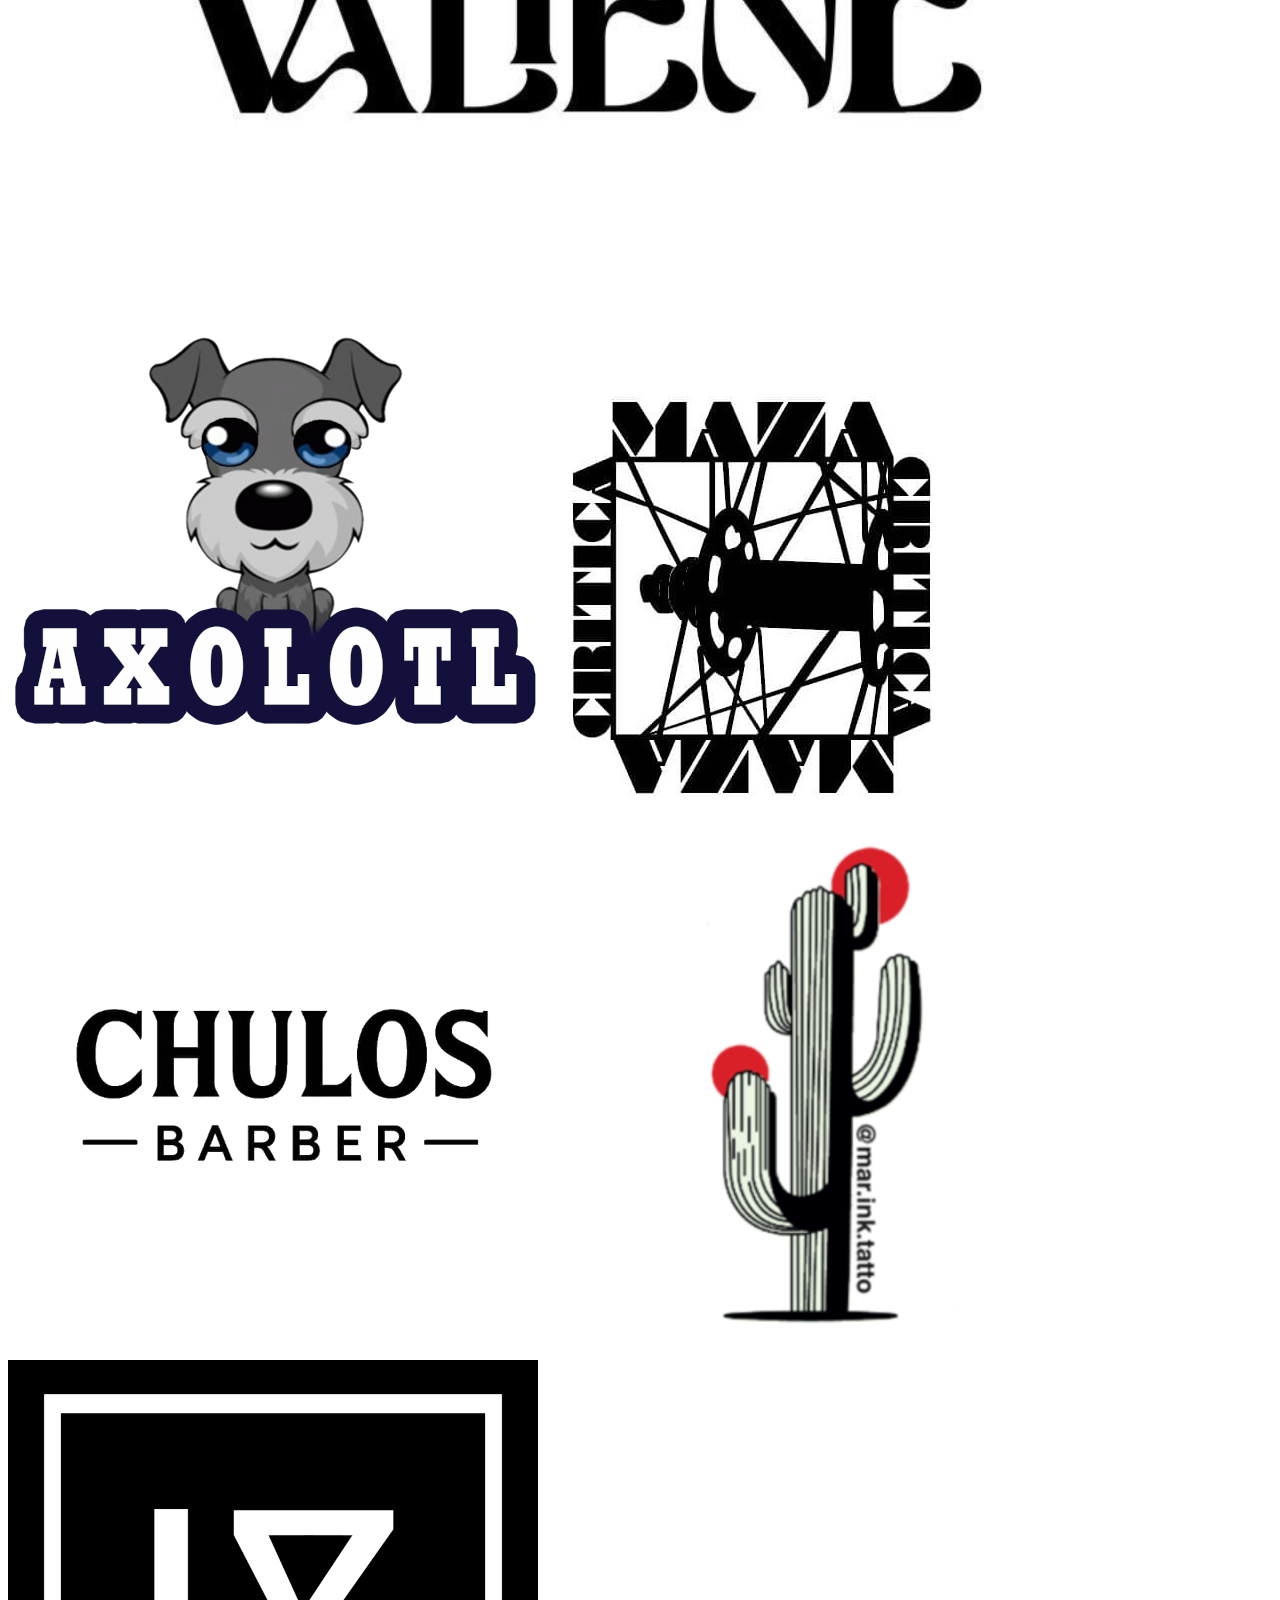
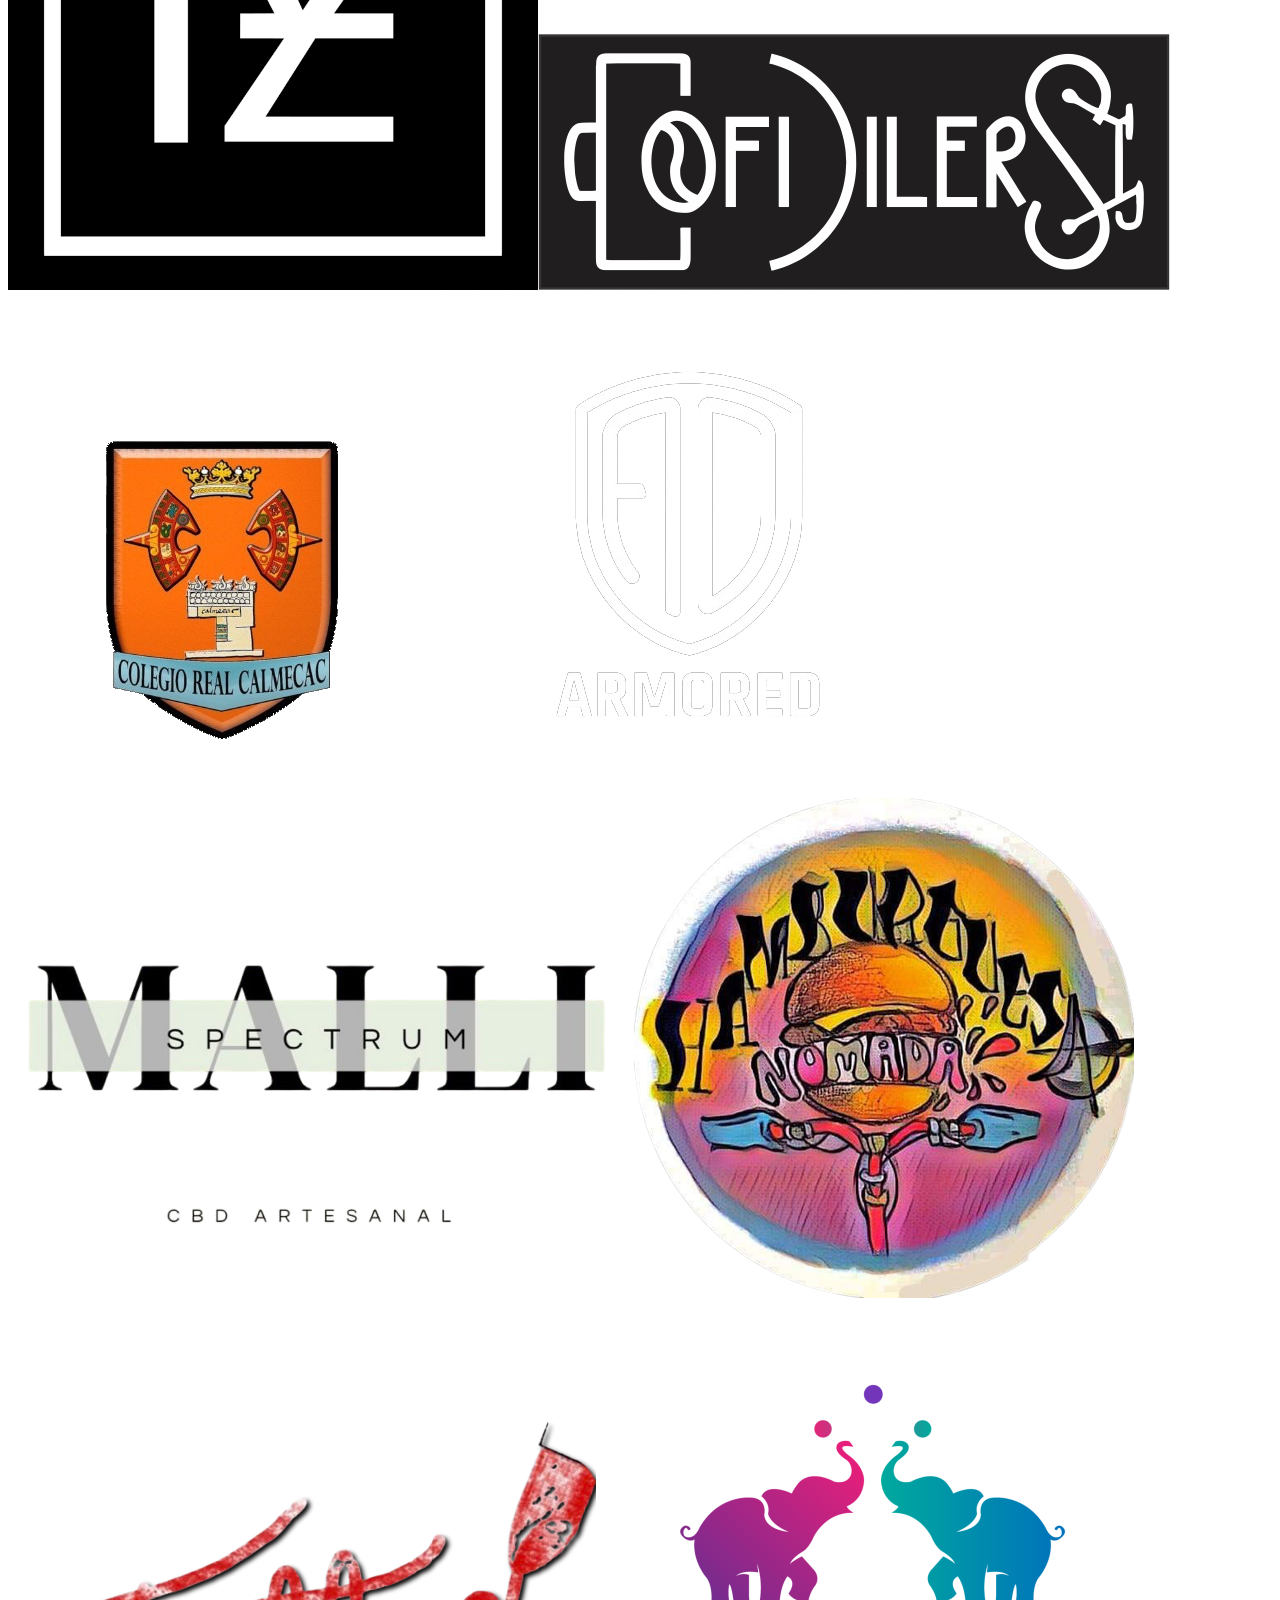
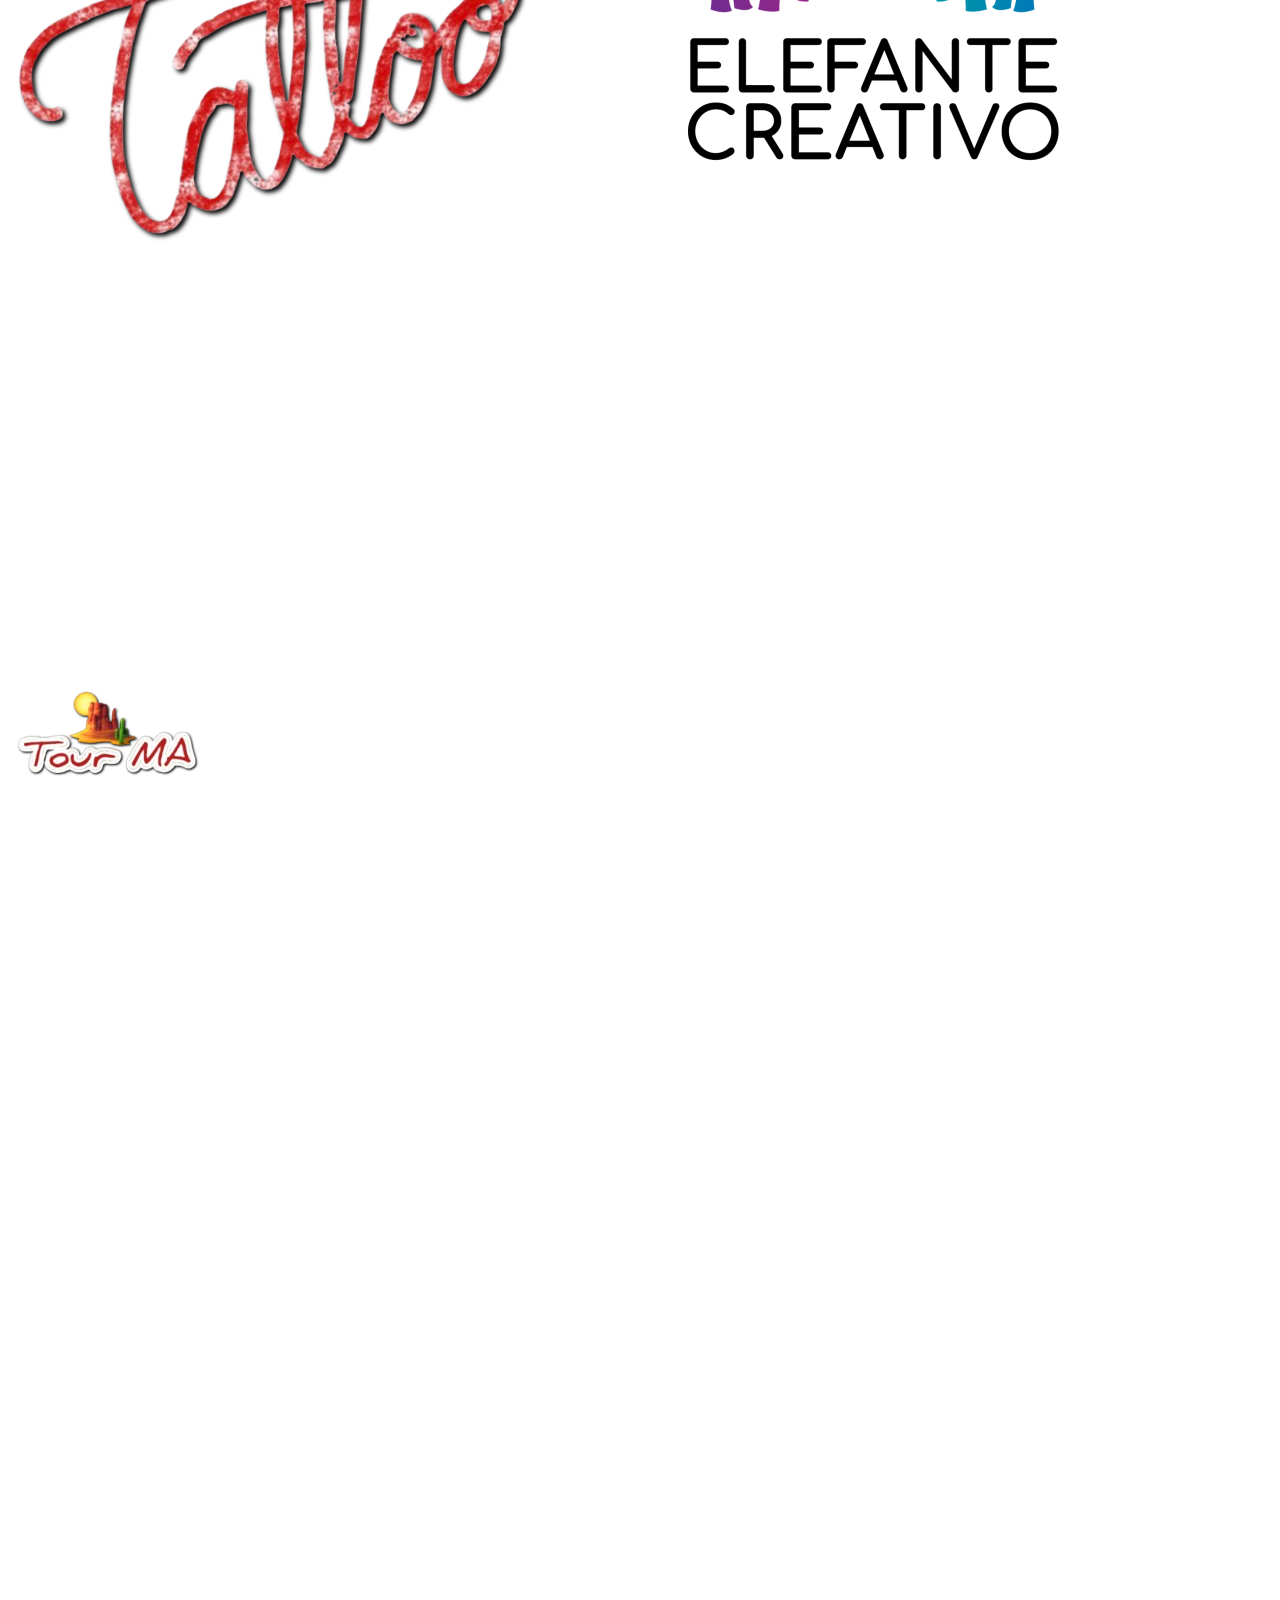
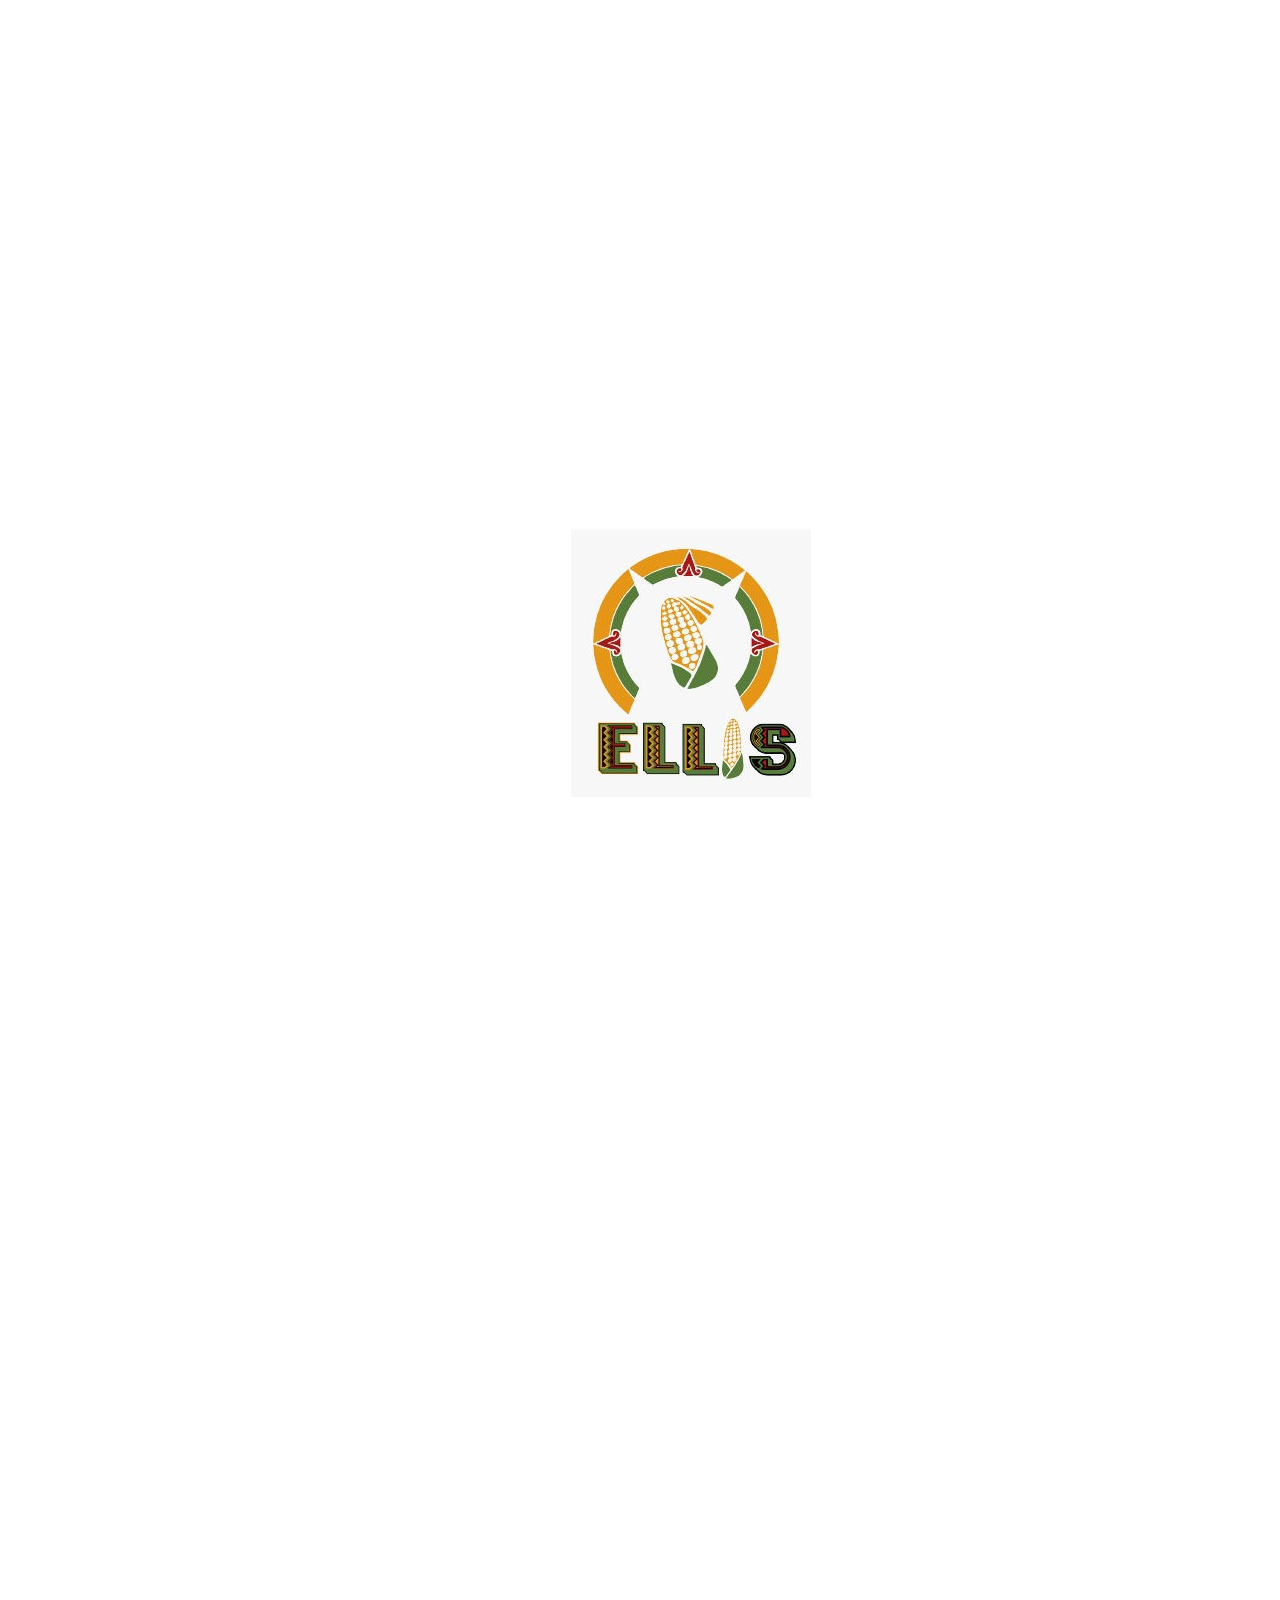
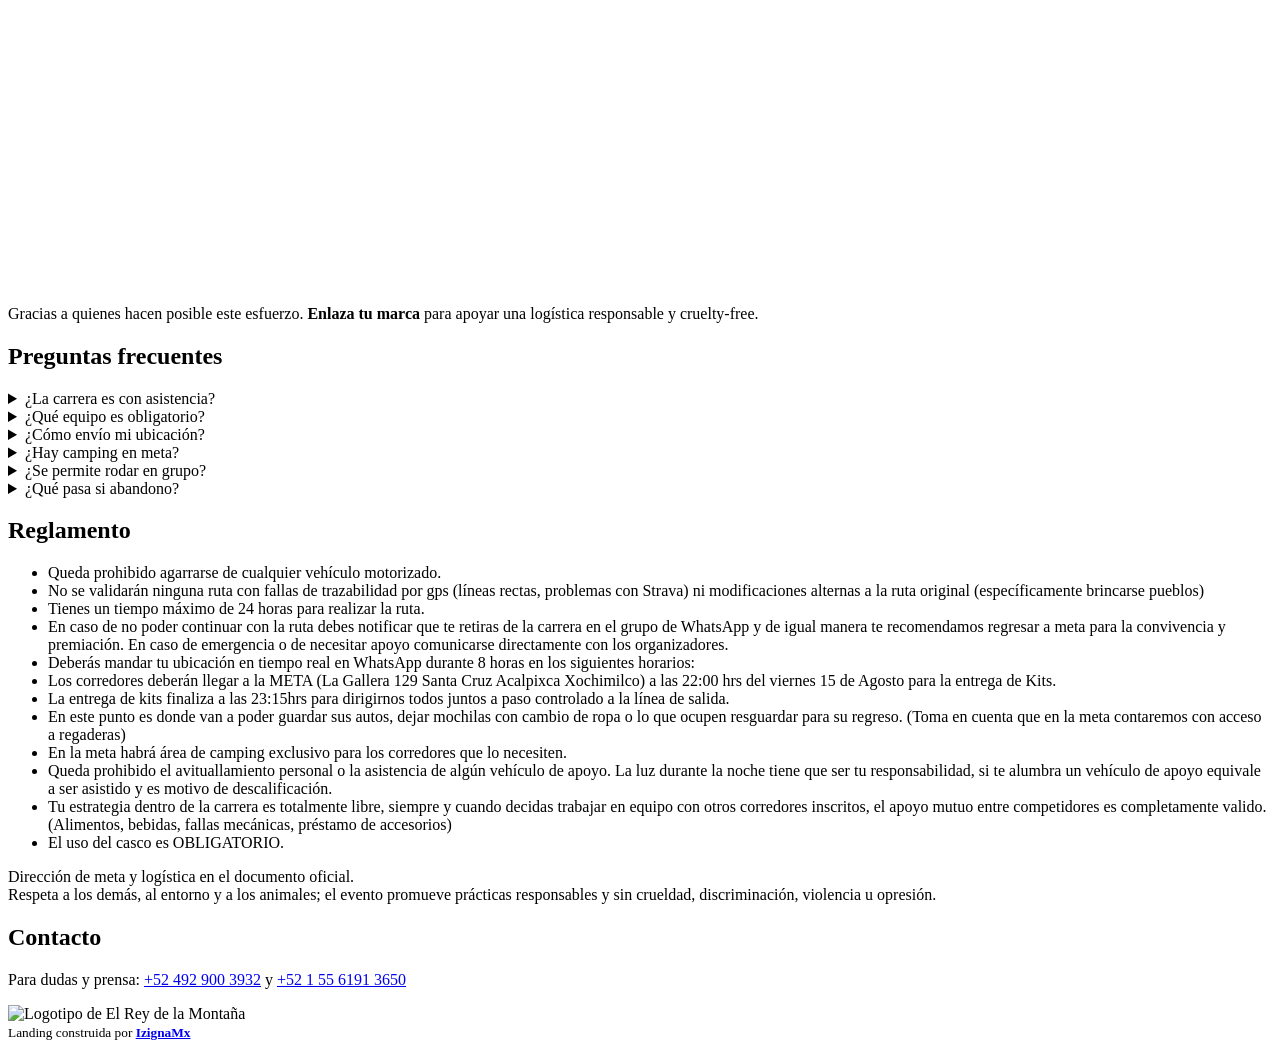
==== commit 0b602223: "feat: create 2025 edition archive page with route, altimetry, and results documentation" ====
--- a/ediciones/2025/index.html
+++ b/ediciones/2025/index.html
@@ -9,15 +9,15 @@
   <meta name="author" content="IzignaMx" />
   <meta name="robots" content="index, follow">
   <meta name="language" content="es-MX">
-  <link rel="preload" as="image" href="/images/VALD.png">
-  <link rel="preload" as="image" href="/images/valley.jpg">
+  <link rel="preload" as="image" href="https://vald.izignamx.com/images/VALD.png">
+  <link rel="preload" as="image" href="https://vald.izignamx.com/images/valley.jpg">
   <link rel="preconnect" href="https://fonts.googleapis.com">
   <link rel="preconnect" href="https://fonts.gstatic.com" crossorigin>
   <link href="https://fonts.googleapis.com/css2?family=Inter:wght@400;600;700;800&display=swap" rel="stylesheet">
-  <link rel="prefetch" href="/data/sponsors.json">
-  <link rel="prefetch" href="/corredores.html">
+  <link rel="prefetch" href="https://vald.izignamx.com/data/sponsors.json">
+  <link rel="prefetch" href="https://vald.izignamx.com/ediciones/2025/corredores.html">
   <!-- Styles: local copy of 2025 CSS -->
-  <link rel="stylesheet" href="styles.min.css">
+  <link rel="stylesheet" href="https://vald.izignamx.com/ediciones/2025/styles.min.css">
   <meta property="og:title" content="VALD 2025 — Vuelta a los Durmientes (Archivo)">
   <meta property="og:description" content="VALD 2025: La carrera de ultraciclismo más desafiante de México. 317 km, 4800 m de desnivel, formato autosuficiente.">
   <meta property="og:image" content="https://vald.izignamx.com/images/promo.jpg">
@@ -73,10 +73,10 @@
     "category": "Ultraciclismo",
     "maximumAttendeeCapacity": 150
    }</script>
-  <link rel="icon" type="image/png" href="/favicon-96x96.png" sizes="96x96" />
-  <link rel="icon" type="image/svg+xml" href="/favicon.svg" />
-  <link rel="shortcut icon" href="/favicon.ico" />
-  <link rel="apple-touch-icon" sizes="180x180" href="/apple-touch-icon.png" />
+  <link rel="icon" type="image/png" href="https://vald.izignamx.com/favicon-96x96.png" sizes="96x96" />
+  <link rel="icon" type="image/svg+xml" href="https://vald.izignamx.com/favicon.svg" />
+  <link rel="shortcut icon" href="https://vald.izignamx.com/favicon.ico" />
+  <link rel="apple-touch-icon" sizes="180x180" href="https://vald.izignamx.com/apple-touch-icon.png" />
   <meta name="apple-mobile-web-app-title" content="VALD" />
   <link rel="canonical" href="https://vald.izignamx.com/ediciones/2025/" />
   <meta name="theme-color" content="#120B03" />
@@ -145,14 +145,14 @@
 <header>
   <div class="container nav">
     <a href="#hero" aria-label="Ir al inicio de la página">
-      <img src="/images/VALD.png" alt="Logo VALD - Vuelta a los Durmientes, evento de ultraciclismo" width="auto" height="80" style="height:40px;width:auto;max-width:fit-content">
+      <img src="https://vald.izignamx.com/images/VALD.png" alt="Logo VALD - Vuelta a los Durmientes, evento de ultraciclismo" width="auto" height="80" style="height:40px;width:auto;max-width:fit-content">
     </a>
     <nav role="navigation" aria-label="Navegación principal">
       <a href="#ruta">Ruta</a>
       <a href="#altimetria">Altimetría</a>
       <a href="#gpx">Descarga GPX</a>
       <a href="#patrocinadores">Patrocinadores</a>
-      <a href="/corredores.html">Resultados</a>
+      <a href="https://vald.izignamx.com/ediciones/2025/corredores.html">Resultados</a>
       <a href="#faq">FAQ</a>
       <a href="#reglamento">Reglamento</a>
       <a href="#contacto">Contacto</a>
@@ -172,7 +172,7 @@
     <a href="#altimetria" onclick="closeMobileMenu()">Altimetría</a>
     <a href="#gpx" onclick="closeMobileMenu()">Descarga GPX</a>
     <a href="#patrocinadores" onclick="closeMobileMenu()">Patrocinadores</a>
-    <a href="/corredores.html" onclick="closeMobileMenu()">Resultados</a>
+    <a href="https://vald.izignamx.com/ediciones/2025/corredores.html" onclick="closeMobileMenu()">Resultados</a>
     <a href="#faq" onclick="closeMobileMenu()">FAQ</a>
     <a href="#reglamento" onclick="closeMobileMenu()">Reglamento</a>
     <a href="#contacto" onclick="closeMobileMenu()">Contacto</a>
@@ -191,7 +191,7 @@
   
   <section id="hero" class="hero" role="banner">
     <div class="container hero-inner">
-        <img src="/images/VALD.png" alt="Logo oficial VALD - Vuelta a los Durmientes 2025, carrera de ultraciclismo de 317 km" width="280" height="180" loading="eager" decoding="async">
+        <img src="https://vald.izignamx.com/images/VALD.png" alt="Logo oficial VALD - Vuelta a los Durmientes 2025, carrera de ultraciclismo de 317 km" width="280" height="180" loading="eager" decoding="async">
         <h1>Vuelta a los Durmientes</h1>
         <p class="meta">317 km · 4800 m de ascenso · <strong>16 de agosto 2025 · 00:00 hrs</strong></p>
         <p class="meta">Salida: Pirámide de San Gregorio · Meta: La Gallera 129, Santa Cruz Acalpixca, Xochimilco</p>
@@ -205,8 +205,8 @@
       </div>
       
       <div style="display:flex; gap:1.5rem; justify-content:center; flex-wrap:wrap; margin-top:2rem">
-        <a class="button primary" href="/corredores.html">Resultados</a>
-        <a class="button secondary" href="/route/vald.gpx" download>📍 Descargar GPX</a>
+        <a class="button primary" href="https://vald.izignamx.com/ediciones/2025/corredores.html">Resultados</a>
+        <a class="button secondary" href="https://vald.izignamx.com/ediciones/2025/route/vald.gpx" download>📍 Descargar GPX</a>
       </div>
     </div>
   </section>
@@ -227,7 +227,7 @@
     <div class="container">
       <h2 id="ruta-heading">Ruta completa</h2>
       <p class="legend">Recorrido circular alrededor de los Durmientes. Consulta el mapa esquemático.</p>
-      <img class="route-img" src="/images/ruta-completa.png" alt="Mapa detallado de la ruta completa: recorrido circular de 317 km alrededor de los Durmientes con puntos de control y poblaciones" loading="lazy" decoding="async" width="1200" height="800">
+      <img class="route-img" src="https://vald.izignamx.com/ediciones/2025/images/ruta-completa.png" alt="Mapa detallado de la ruta completa: recorrido circular de 317 km alrededor de los Durmientes con puntos de control y poblaciones" loading="lazy" decoding="async" width="1200" height="800">
     </div>
   </section>
 
@@ -235,7 +235,7 @@
     <div class="container">
       <h2 id="altimetria-heading">Altimetría</h2>
       <p class="legend">Perfil con puntos clave, checkpoints y ascensos principales.</p>
-      <img class="altimetry-img" src="/images/altimetria.png" alt="Perfil altimétrico completo: 317 km de distancia con 4800 metros de desnivel acumulado, mostrando ascensos principales y checkpoints" loading="lazy" decoding="async" width="1200" height="800">
+      <img class="altimetry-img" src="https://vald.izignamx.com/ediciones/2025/images/altimetria.png" alt="Perfil altimétrico completo: 317 km de distancia con 4800 metros de desnivel acumulado, mostrando ascensos principales y checkpoints" loading="lazy" decoding="async" width="1200" height="800">
     </div>
   </section>
 
@@ -244,7 +244,7 @@
       <h2 id="gpx-heading">Descarga GPX</h2>
       <div class="card">
         <p>Archivo de ruta actualizado. Compatible con ciclocomputadores y apps móviles.</p>
-        <a class="button primary" href="/route/vald.gpx" download>Descargar GPX</a>
+        <a class="button primary" href="https://vald.izignamx.com/ediciones/2025/route/vald.gpx" download>Descargar GPX</a>
       </div>
     </div>
   </section>
@@ -296,7 +296,7 @@
     <div class="container">
       <h2>Contacto</h2>
       <p>Para dudas y prensa: <a href="https://wa.me/524929003932">+52 492 900 3932</a> y <a href="https://wa.me/5215561913650">+52 1 55 6191 3650</a></p>
-      <img src="/rey-de-la-montana.svg" alt="Logotipo de El Rey de la Montaña" width="150" height="48" loading="lazy" decoding="async" class="rey">
+      <img src="https://vald.izignamx.com/rey-de-la-montana.svg" alt="Logotipo de El Rey de la Montaña" width="150" height="48" loading="lazy" decoding="async" class="rey">
     </div>
   </section>
 </main>
